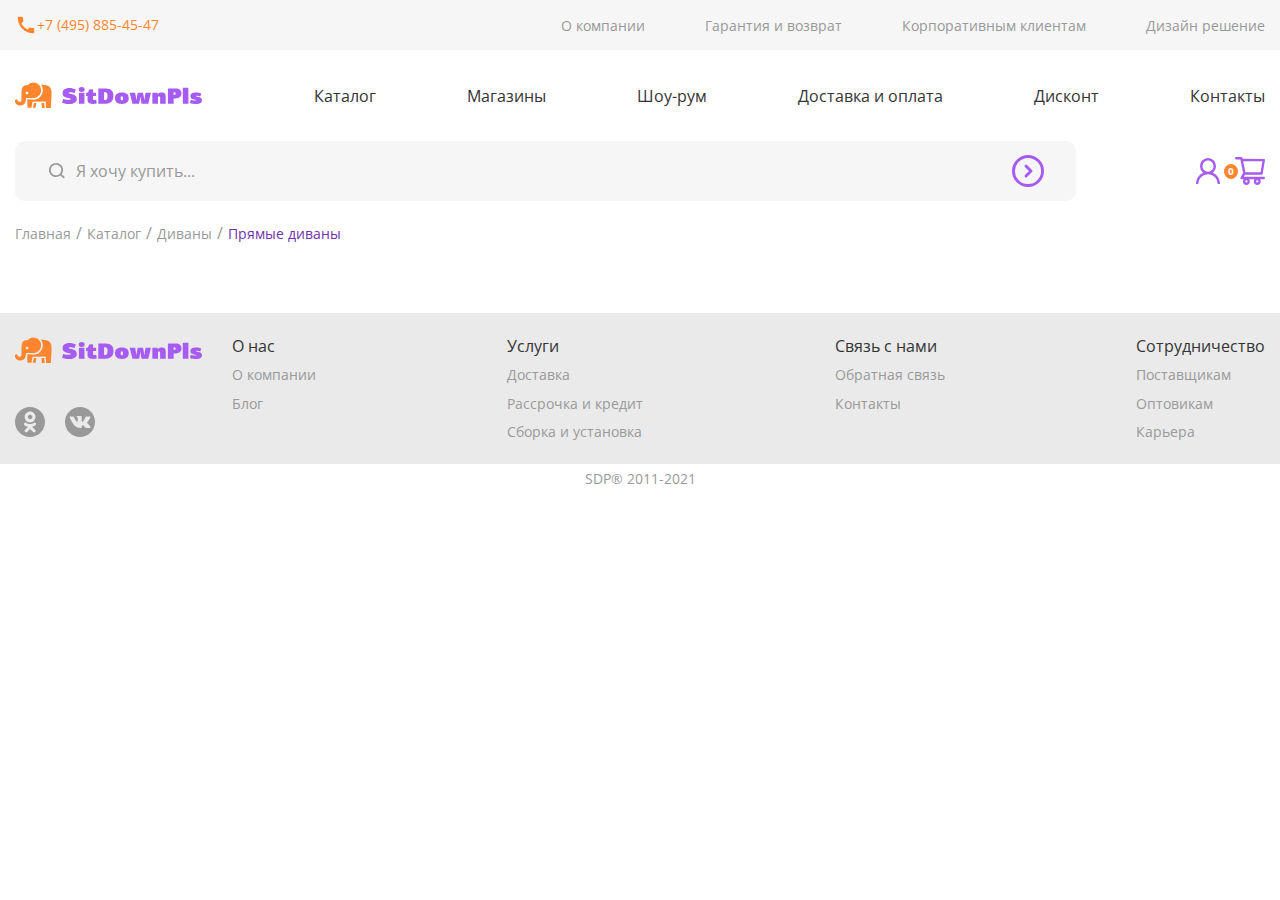
==== catalog.html @ 030ff03d "page - index ready" ====
<!doctype html>
<html lang="en">
<head>
    <meta charset="UTF-8">
    <meta name="viewport"
          content="width=device-width, user-scalable=no, initial-scale=1.0, maximum-scale=1.0, minimum-scale=1.0">
    <meta http-equiv="X-UA-Compatible" content="ie=edge">
    <title>Каталог</title>
    <link rel="shortcut icon" href="./img/icons/favicon.svg">
    <link rel="stylesheet" href="./css/normalize.css">
    <link rel="stylesheet" href="./css/style.css">
    <link rel="stylesheet" href="./css/main.css">
<!--    <link rel="stylesheet" href="./css/pages/main/main.css">-->
</head>
<body>
  <header class="header">
    <div class="header__desktop desktop">
      <div class="desktop__first">
        <div class="container">
          <a class="phone" href="tel:+74958854547">
            <span class="phone__icon"></span>
            <span class="phone__number">+7 (495) 885-45-47</span>
          </a>
          <nav class="nav-top">
            <ul class="nav-top__list">
              <li class="nav-top__item">
                <a class="nav-top__link text-link-light" href="#">О компании</a>
              </li>
              <li class="nav-top__item">
                <a class="nav-top__link text-link-light" href="#">Гарантия и возврат</a>
              </li>
              <li class="nav-top__item">
                <a class="nav-top__link text-link-light" href="#">Корпоративным клиентам</a>
              </li>
              <li class="nav-top__item">
                <a class="nav-top__link text-link-light" href="#">Дизайн решение</a>
              </li>
            </ul>
          </nav>
        </div>
      </div>
      <div class="desktop__second">
        <div class="container">
          <a class="logo" href="./index.html">
            <span class="logo__icon"></span>
            <span class="logo__title"></span>
          </a>
          <nav class="nav-bottom">
            <ul class="nav-bottom__list">
              <li class="nav-bottom__item">
                <a class="nav-bottom__link text-link" href="#">Каталог</a>
              </li>
              <li class="nav-bottom__item">
                <a class="nav-bottom__link text-link" href="#">Магазины</a>
              </li>
              <li class="nav-bottom__item">
                <a class="nav-bottom__link text-link" href="#">Шоу-рум</a>
              </li>
              <li class="nav-bottom__item">
                <a class="nav-bottom__link text-link" href="#">Доставка и оплата</a>
              </li>
              <li class="nav-bottom__item">
                <a class="nav-bottom__link text-link" href="#">Дисконт</a>
              </li>
              <li class="nav-bottom__item">
                <a class="nav-bottom__link text-link" href="#">Контакты</a>
              </li>
            </ul>
          </nav>
        </div>
      </div>
      <div class="desktop__third">
        <div class="container">
          <form class="form-search" action="#">
            <input class="form-search__input" type="search" name="search" placeholder="Я хочу купить...">
            <button class="form-search__btn"></button>
            <div class="dropdown">
              <div class="dropdown__top">
                <h3 class="dropdown__title">Выбрать категорию</h3>
                <span class="dropdown__top-icon"></span>
              </div>
              <ul class="dropdown__list">
                <li class="dropdown__item">
                  <a class="dropdown__link text-link" href="#">Диваны</a>
                </li>
                <li class="dropdown__item">
                  <a class="dropdown__link text-link" href="#">Комоды</a>
                </li>
                <li class="dropdown__item">
                  <a class="dropdown__link text-link" href="#">Кресла</a>
                </li>
                <li class="dropdown__item">
                  <a class="dropdown__link text-link" href="#">Стулья</a>
                </li>
                <li class="dropdown__item">
                  <a class="dropdown__link text-link" href="#">Пуфы</a>
                </li>
                <li class="dropdown__item">
                  <a class="dropdown__link text-link" href="#">Столы</a>
                </li>
                <li class="dropdown__item">
                  <a class="dropdown__link text-link" href="#">Кровати</a>
                </li>
                <li class="dropdown__item">
                  <a class="dropdown__link text-link" href="#">Аксессуары</a>
                </li>
                <li class="dropdown__item">
                  <a class="dropdown__link text-link" href="#">Тумбы</a>
                </li>
              </ul>
            </div>
          </form>
          <div class="user-basket">
            <a class="user" href="#"></a>
            <a class="basket" href="#">
              <span class="basket__count">0</span>
              <span class="basket__icon"></span>
            </a>
          </div>
        </div>
      </div>
    </div>
    <div class="header__laptop laptop">
      <div class="laptop__first">
        <div class="container">
          <a class="phone" href="tel:+74958854547">
            <span class="phone__icon"></span>
            <span class="phone__number">+7 (495) 885-45-47</span>
          </a>
        </div>
      </div>
      <div class="laptop__second">
        <div class="container">
          <nav class="nav-top">
            <ul class="nav-top__list">
              <li class="nav-top__item">
                <a class="nav-top__link text-link-light" href="#">О компании</a>
              </li>
              <li class="nav-top__item">
                <a class="nav-top__link text-link-light" href="#">Гарантия и возврат</a>
              </li>
              <li class="nav-top__item">
                <a class="nav-top__link text-link-light" href="#">Корпоративным клиентам</a>
              </li>
              <li class="nav-top__item">
                <a class="nav-top__link text-link-light" href="#">Дизайн решение</a>
              </li>
            </ul>
          </nav>
          <div class="user-basket">
            <a class="user" href="#"></a>
            <a class="basket" href="#">
              <span class="basket__count">0</span>
              <span class="basket__icon"></span>
            </a>
          </div>
        </div>
      </div>
      <div class="laptop__third">
        <div class="container">
          <a class="logo" href="./index.html">
            <span class="logo__icon"></span>
            <span class="logo__title"></span>
          </a>
          <nav class="nav-bottom">
            <ul class="nav-bottom__list">
              <li class="nav-bottom__item">
                <a class="nav-bottom__link text-link" href="#">Каталог</a>
              </li>
              <li class="nav-bottom__item">
                <a class="nav-bottom__link text-link" href="#">Магазины</a>
              </li>
              <li class="nav-bottom__item">
                <a class="nav-bottom__link text-link" href="#">Шоу-рум</a>
              </li>
              <li class="nav-bottom__item">
                <a class="nav-bottom__link text-link" href="#">Доставка и оплата</a>
              </li>
              <li class="nav-bottom__item">
                <a class="nav-bottom__link text-link" href="#">Дисконт</a>
              </li>
              <li class="nav-bottom__item">
                <a class="nav-bottom__link text-link" href="#">Контакты</a>
              </li>
            </ul>
          </nav>
        </div>
      </div>
      <div class="laptop__forth">
        <div class="container">
          <form class="form-search" action="#">
            <input class="form-search__input" type="search" name="search" placeholder="Я хочу купить...">
            <button class="form-search__btn"></button>
            <div class="dropdown">
              <div class="dropdown__top">
                <h3 class="dropdown__title">Выбрать категорию</h3>
                <span class="dropdown__top-icon"></span>
              </div>
              <ul class="dropdown__list">
                <li class="dropdown__item">
                  <a class="dropdown__link text-link" href="#">Диваны</a>
                </li>
                <li class="dropdown__item">
                  <a class="dropdown__link text-link" href="#">Комоды</a>
                </li>
                <li class="dropdown__item">
                  <a class="dropdown__link text-link" href="#">Кресла</a>
                </li>
                <li class="dropdown__item">
                  <a class="dropdown__link text-link" href="#">Стулья</a>
                </li>
                <li class="dropdown__item">
                  <a class="dropdown__link text-link" href="#">Пуфы</a>
                </li>
                <li class="dropdown__item">
                  <a class="dropdown__link text-link" href="#">Столы</a>
                </li>
                <li class="dropdown__item">
                  <a class="dropdown__link text-link" href="#">Кровати</a>
                </li>
                <li class="dropdown__item">
                  <a class="dropdown__link text-link" href="#">Аксессуары</a>
                </li>
                <li class="dropdown__item">
                  <a class="dropdown__link text-link" href="#">Тумбы</a>
                </li>
              </ul>
            </div>
          </form>
        </div>
      </div>
    </div>
    <div class="header__tablet tablet">
      <div class="tablet__first">
        <div class="container">
          <a class="phone" href="tel:+74958854547">
            <span class="phone__icon"></span>
            <span class="phone__number">+7 (495) 885-45-47</span>
          </a>
        </div>
      </div>
      <div class="tablet__second">
        <div class="container">
          <nav class="nav-top">
            <ul class="nav-top__list">
              <li class="nav-top__item">
                <a class="nav-top__link text-link-light" href="#">О компании</a>
              </li>
              <li class="nav-top__item">
                <a class="nav-top__link text-link-light" href="#">Гарантия и возврат</a>
              </li>
              <li class="nav-top__item">
                <a class="nav-top__link text-link-light" href="#">Корпоративным клиентам</a>
              </li>
              <li class="nav-top__item">
                <a class="nav-top__link text-link-light" href="#">Дизайн решение</a>
              </li>
            </ul>
          </nav>
        </div>
      </div>
      <div class="tablet__third">
        <div class="container">
          <a class="logo" href="./index.html">
            <span class="logo__icon"></span>
            <span class="logo__title"></span>
          </a>
          <div class="user-basket">
            <a class="user" href="#"></a>
            <a class="basket" href="#">
              <span class="basket__count">0</span>
              <span class="basket__icon"></span>
            </a>
          </div>
        </div>
      </div>
      <div class="tablet__forth">
        <div class="container">
          <nav class="nav-bottom">
            <ul class="nav-bottom__list">
              <li class="nav-bottom__item">
                <a class="nav-bottom__link text-link" href="#">Каталог</a>
              </li>
              <li class="nav-bottom__item">
                <a class="nav-bottom__link text-link" href="#">Магазины</a>
              </li>
              <li class="nav-bottom__item">
                <a class="nav-bottom__link text-link" href="#">Шоу-рум</a>
              </li>
              <li class="nav-bottom__item">
                <a class="nav-bottom__link text-link" href="#">Доставка и оплата</a>
              </li>
              <li class="nav-bottom__item">
                <a class="nav-bottom__link text-link" href="#">Дисконт</a>
              </li>
              <li class="nav-bottom__item">
                <a class="nav-bottom__link text-link" href="#">Контакты</a>
              </li>
            </ul>
          </nav>
          <form class="form-search" action="#">
            <input class="form-search__input" type="search" name="search" placeholder="Я хочу купить...">
            <button class="form-search__btn"></button>
            <div class="dropdown">
              <div class="dropdown__top">
                <h3 class="dropdown__title">Выбрать категорию</h3>
                <span class="dropdown__top-icon"></span>
              </div>
              <ul class="dropdown__list">
                <li class="dropdown__item">
                  <a class="dropdown__link text-link" href="#">Диваны</a>
                </li>
                <li class="dropdown__item">
                  <a class="dropdown__link text-link" href="#">Комоды</a>
                </li>
                <li class="dropdown__item">
                  <a class="dropdown__link text-link" href="#">Кресла</a>
                </li>
                <li class="dropdown__item">
                  <a class="dropdown__link text-link" href="#">Стулья</a>
                </li>
                <li class="dropdown__item">
                  <a class="dropdown__link text-link" href="#">Пуфы</a>
                </li>
                <li class="dropdown__item">
                  <a class="dropdown__link text-link" href="#">Столы</a>
                </li>
                <li class="dropdown__item">
                  <a class="dropdown__link text-link" href="#">Кровати</a>
                </li>
                <li class="dropdown__item">
                  <a class="dropdown__link text-link" href="#">Аксессуары</a>
                </li>
                <li class="dropdown__item">
                  <a class="dropdown__link text-link" href="#">Тумбы</a>
                </li>
              </ul>
            </div>
          </form>
        </div>
      </div>
    </div>
    <div class="header__mobile mobile">
      <div class="mobile__first">
        <div class="container">
          <a class="logo" href="./index.html">
            <span class="logo__icon"></span>
            <span class="logo__title"></span>
          </a>
        </div>
      </div>
      <div class="mobile__second">
        <div class="container">
          <a class="phone" href="tel:+74958854547">
            <span class="phone__icon"></span>
            <span class="phone__number">+7 (495) 885-45-47</span>
          </a>
          <div class="user-basket">
            <a class="user" href="#"></a>
            <a class="basket" href="#">
              <span class="basket__count">0</span>
              <span class="basket__icon"></span>
            </a>
          </div>
        </div>
      </div>
      <div class="mobile__third">
        <div class="container">
          <nav class="nav-bottom">
            <ul class="nav-bottom__list">
              <li class="nav-bottom__item">
                <a class="nav-bottom__link text-link" href="#">Каталог</a>
              </li>
              <li class="nav-bottom__item">
                <a class="nav-bottom__link text-link" href="#">Магазины</a>
              </li>
              <li class="nav-bottom__item">
                <a class="nav-bottom__link text-link" href="#">Шоу-рум</a>
              </li>
              <li class="nav-bottom__item">
                <a class="nav-bottom__link text-link" href="#">Доставка и оплата</a>
              </li>
              <li class="nav-bottom__item">
                <a class="nav-bottom__link text-link" href="#">Дисконт</a>
              </li>
              <li class="nav-bottom__item">
                <a class="nav-bottom__link text-link" href="#">Контакты</a>
              </li>
            </ul>
          </nav>
          <form class="form-search" action="#">
            <input class="form-search__input" type="search" name="search" placeholder="Я хочу купить...">
            <button class="form-search__btn"></button>
            <div class="dropdown">
              <div class="dropdown__top">
                <h3 class="dropdown__title">Выбрать категорию</h3>
                <span class="dropdown__top-icon"></span>
              </div>
              <ul class="dropdown__list">
                <li class="dropdown__item">
                  <a class="dropdown__link text-link" href="#">Диваны</a>
                </li>
                <li class="dropdown__item">
                  <a class="dropdown__link text-link" href="#">Комоды</a>
                </li>
                <li class="dropdown__item">
                  <a class="dropdown__link text-link" href="#">Кресла</a>
                </li>
                <li class="dropdown__item">
                  <a class="dropdown__link text-link" href="#">Стулья</a>
                </li>
                <li class="dropdown__item">
                  <a class="dropdown__link text-link" href="#">Пуфы</a>
                </li>
                <li class="dropdown__item">
                  <a class="dropdown__link text-link" href="#">Столы</a>
                </li>
                <li class="dropdown__item">
                  <a class="dropdown__link text-link" href="#">Кровати</a>
                </li>
                <li class="dropdown__item">
                  <a class="dropdown__link text-link" href="#">Аксессуары</a>
                </li>
                <li class="dropdown__item">
                  <a class="dropdown__link text-link" href="#">Тумбы</a>
                </li>
              </ul>
            </div>
          </form>
        </div>
      </div>
    </div>
  </header>
  <section class="breadcrumb">
    <div class="container">
      <ul class="breadcrumb-list">
        <li class="breadcrumb-list__item">
          <a class="breadcrumb-list__link text-link-light" href="./index.html">Главная</a>
        </li>
        <li class="breadcrumb-list__item">
          <a class="breadcrumb-list__link text-link-light" href="./index.html">Каталог</a>
        </li>
        <li class="breadcrumb-list__item">
          <a class="breadcrumb-list__link text-link-light" href="./index.html">Диваны</a>
        </li>
        <li class="breadcrumb-list__item">
          <a class="breadcrumb-list__link text-link-light" href="./index.html">Прямые диваны</a>
        </li>
      </ul>
    </div>
  </section>
  <div class="wrapper">

  </div>
  <footer class="footer">
    <div class="footer__top">
      <div class="container">
        <div class="footer__left">
          <a class="logo" href="./index.html">
            <span class="logo__icon"></span>
            <span class="logo__title"></span>
          </a>
          <ul class="social-list">
            <li class="social-list__item">
              <a class="social-list__link classmates" href="#"></a>
            </li>
            <li class="social-list__item">
              <a class="social-list__link vk" href="#"></a>
            </li>
          </ul>
        </div>
        <nav class="footer__nav">
          <ul class="footer__list">
            <li class="footer__item">
              <span class="text-link">О нас</span>
            </li>
            <li class="footer__item">
              <a class="text-link-light" href="#">О компании</a>
            </li>
            <li class="footer__item">
              <a class="text-link-light" href="#">Блог</a>
            </li>
          </ul>
          <ul class="footer__list">
            <li class="footer__item">
              <span class="text-link">Услуги</span>
            </li>
            <li class="footer__item">
              <a class="text-link-light" href="#">Доставка</a>
            </li>
            <li class="footer__item">
              <a class="text-link-light" href="#">Рассрочка и кредит</a>
            </li>
            <li class="footer__item">
              <a class="text-link-light" href="#">Сборка и установка</a>
            </li>
          </ul>
          <ul class="footer__list">
            <li class="footer__item">
              <span class="text-link">Связь с нами</span>
            </li>
            <li class="footer__item">
              <a class="text-link-light" href="#">Обратная связь</a>
            </li>
            <li class="footer__item">
              <a class="text-link-light" href="#">Контакты</a>
            </li>
          </ul>
          <ul class="footer__list">
            <li class="footer__item">
              <span class="text-link">Сотрудничество</span>
            </li>
            <li class="footer__item">
              <a class="text-link-light" href="#">Поставщикам</a>
            </li>
            <li class="footer__item">
              <a class="text-link-light" href="#">Оптовикам</a>
            </li>
            <li class="footer__item">
              <a class="text-link-light" href="#">Карьера</a>
            </li>
          </ul>
        </nav>
      </div>
    </div>
    <div class="footer__bottom">
      <span>SDP® 2011-2021</span>
    </div>
  </footer>
<script src="./js/index.js"></script>
</body>
</html>
---- css/style.css ----
@font-face {
    font-family: "Open Sans";
    src: url("../fonts/OpenSans-Regular.ttf") format("truetype");
    font-style: normal;
    font-weight: 400;
}

@font-face {
    font-family: "Open Sans";
    src: url("../fonts/OpenSans-SemiBold.ttf") format("truetype");
    font-style: normal;
    font-weight: 600;
}

@font-face {
    font-family: "Open Sans";
    src: url("../fonts/OpenSans-Bold.ttf") format("truetype");
    font-style: normal;
    font-weight: 700;
}
@font-face {
    font-family: "PlayfairDisplay";
    src: url("../fonts/PlayfairDisplay-Black.ttf") format("truetype");
    font-style: normal;
    font-weight: 900;
}

* {
    padding: 0;
    margin: 0;
    box-sizing: border-box;
}

:root {
    --black: #333;
    --white: #FFF;
    --gold: #D5B986;
    --bone: #FFF5D1;
    --secondary: #FF862F;
    --secondary_light: #FFBD59;
    --secondary_shade: #BB370E;
    --grey: #999999;
    --grey_light: #F6F6F6;
    --grey_shade: #666;
    --mb_grey: #EAEAEA;
    --md_grey: #EAEAEA;
    --primary: #A65CF0;
    --primary_light: #C998FB;
    --primary_shade: #7033AC;
    --orange: #FF862F;
    --pink_violet: #EBD1FF;
}

a {
    text-decoration: none;
}

li {
    list-style-type: none;
}

input, button {
    border: none;
    background: transparent;
    outline: none;
}

button[type="submit"] {
    cursor: pointer;
}

::-webkit-scrollbar {
     width: 0;
     background: transparent;
 }

body {
    font-family: 'Open Sans', sans-serif;
    background-color: var(--white, #FFF);
    overflow-x: hidden;
}

img {
    object-fit: fill;
    width: 100%;
    height: 100%;
}

.container {
    padding: 0 15px;
    margin: 0 auto;
    max-width: 1280px;
    box-sizing: content-box;
}

@media (max-width: 1024px) {
    .container {
        max-width: 952px;
    }
}

@media (max-width: 768px) {
    .container {
        max-width: 632px;
    }
}

@media (max-width: 320px) {
    .container {
        max-width: 296px;
        padding: 0 12px;
    }
}
---- css/main.css ----
/* Компоненты */
@import "./components/buttons.css";
@import "./components/icons.css";
@import "./components/text.css";
@import "./components/inputs.css";
@import "./components/cards.css";
@import "./components/breadcrumb.css";
/* Секции */
@import "./header/header.css";
@import "./header/adaptive.css";
@import "./footer/footer.css";
@import "./footer/adaptive.css";
---- css/pages/main/main.css ----
@import "./sections/hero.css";
@import "./sections/special-abilities.css";
@import "./sections/high-rating.css";
@import "./sections/new-collect.css";
@import "./sections/top-category.css";
@import "./sections/userful.css";
@import "./sections/force.css";
@import "./adaptive.css";
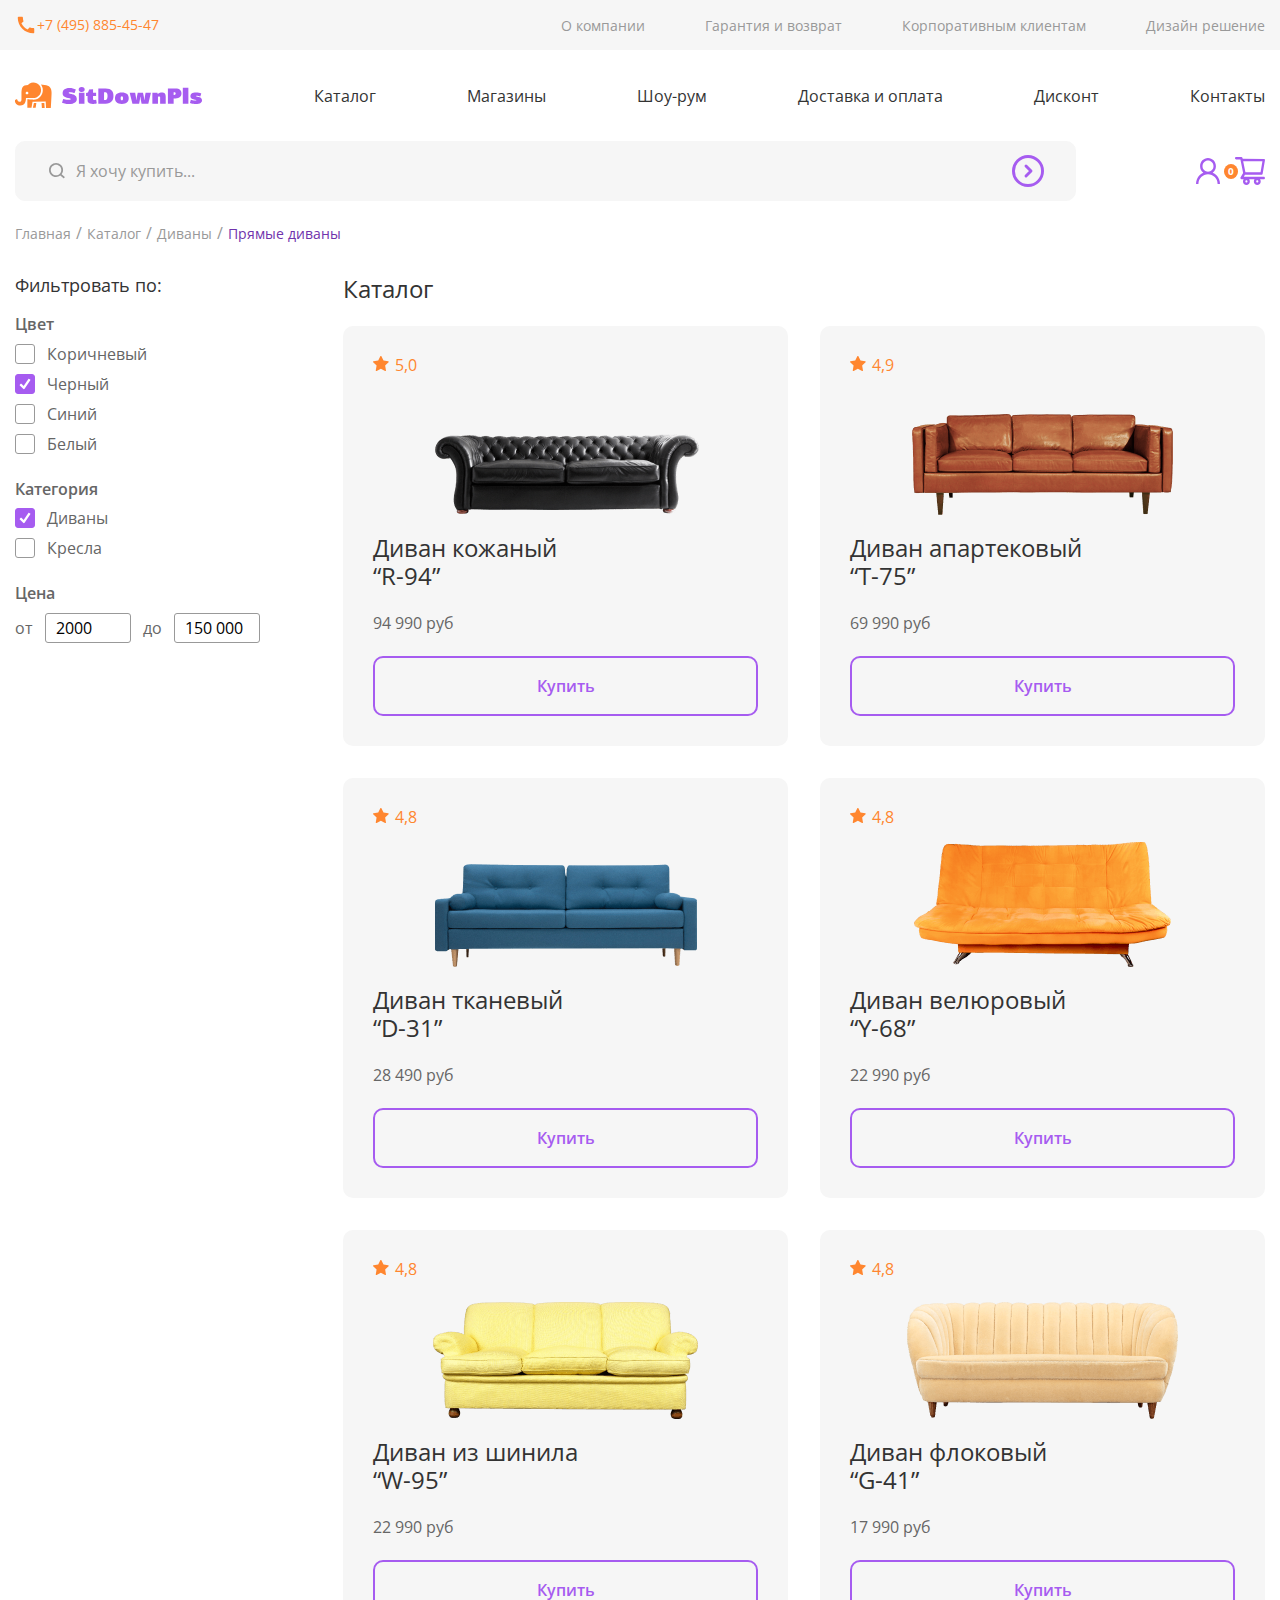
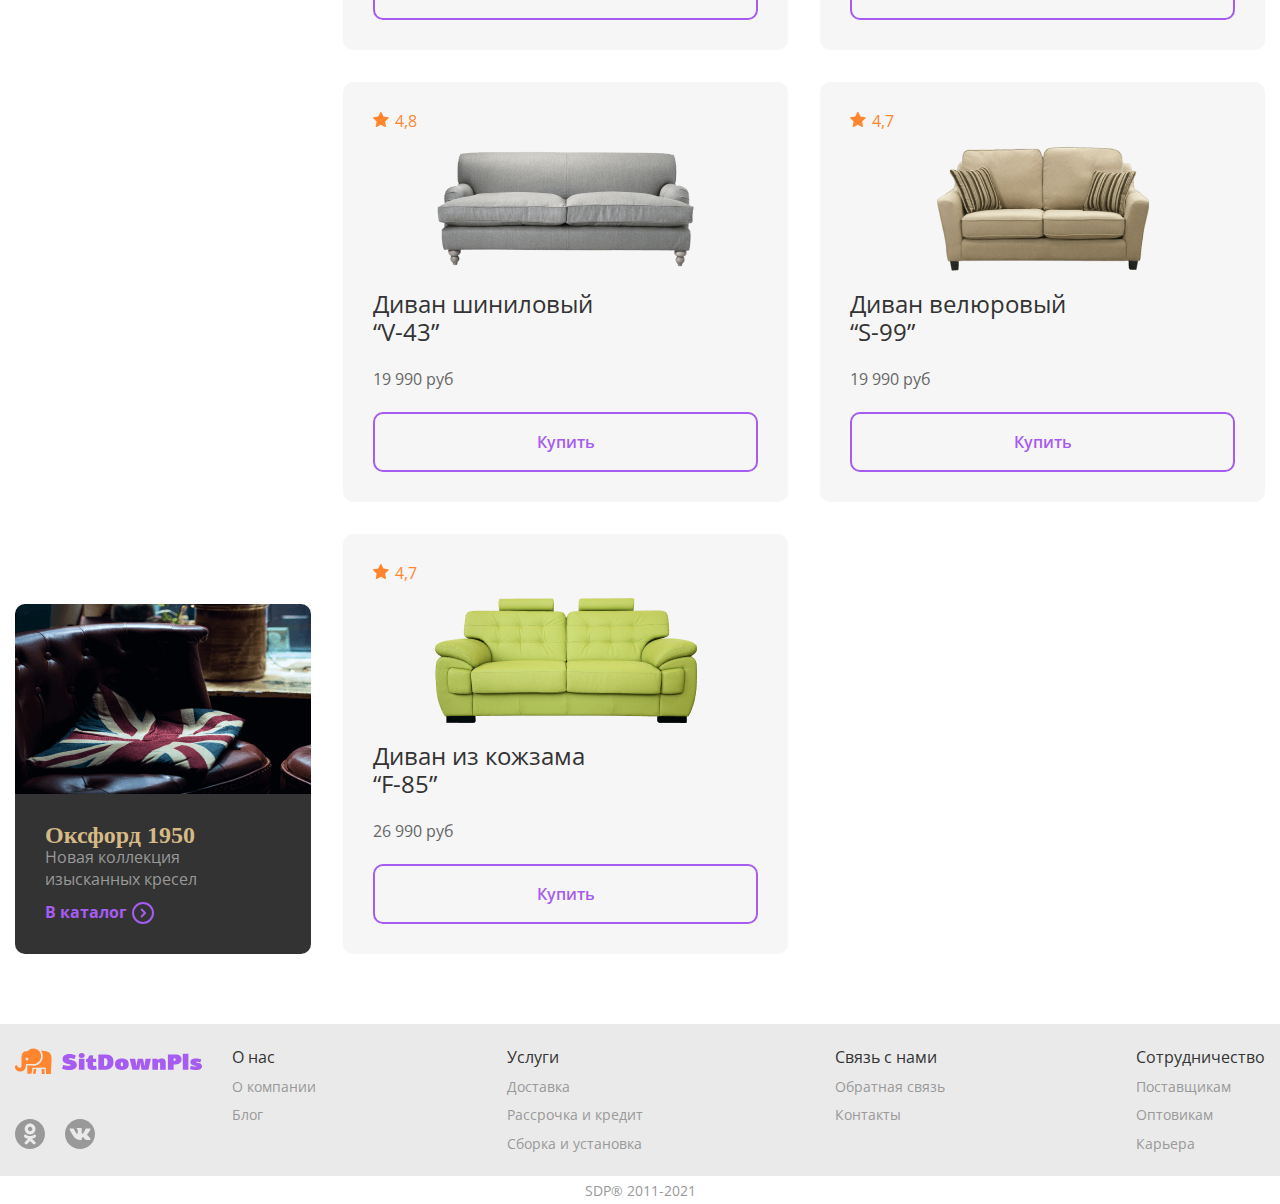
==== commit b5fc7b6d: "adding new page - catalog" ====
--- a/catalog.html
+++ b/catalog.html
@@ -10,7 +10,8 @@
     <link rel="stylesheet" href="./css/normalize.css">
     <link rel="stylesheet" href="./css/style.css">
     <link rel="stylesheet" href="./css/main.css">
-<!--    <link rel="stylesheet" href="./css/pages/main/main.css">-->
+    <link rel="stylesheet" href="./css/pages/catalog/catalog.css">
+  <link rel="stylesheet" href="./css/pages/catalog/adaptive.css">
 </head>
 <body>
   <header class="header">
@@ -76,7 +77,7 @@
             <button class="form-search__btn"></button>
             <div class="dropdown">
               <div class="dropdown__top">
-                <h3 class="dropdown__title">Выбрать категорию</h3>
+                <span class="dropdown__title">Выбрать категорию</span>
                 <span class="dropdown__top-icon"></span>
               </div>
               <ul class="dropdown__list">
@@ -193,7 +194,7 @@
             <button class="form-search__btn"></button>
             <div class="dropdown">
               <div class="dropdown__top">
-                <h3 class="dropdown__title">Выбрать категорию</h3>
+                <span class="dropdown__title">Выбрать категорию</span>
                 <span class="dropdown__top-icon"></span>
               </div>
               <ul class="dropdown__list">
@@ -303,7 +304,7 @@
             <button class="form-search__btn"></button>
             <div class="dropdown">
               <div class="dropdown__top">
-                <h3 class="dropdown__title">Выбрать категорию</h3>
+                <span class="dropdown__title">Выбрать категорию</span>
                 <span class="dropdown__top-icon"></span>
               </div>
               <ul class="dropdown__list">
@@ -393,7 +394,7 @@
             <button class="form-search__btn"></button>
             <div class="dropdown">
               <div class="dropdown__top">
-                <h3 class="dropdown__title">Выбрать категорию</h3>
+                <span class="dropdown__title">Выбрать категорию</span>
                 <span class="dropdown__top-icon"></span>
               </div>
               <ul class="dropdown__list">
@@ -431,27 +432,255 @@
       </div>
     </div>
   </header>
-  <section class="breadcrumb">
-    <div class="container">
-      <ul class="breadcrumb-list">
-        <li class="breadcrumb-list__item">
-          <a class="breadcrumb-list__link text-link-light" href="./index.html">Главная</a>
-        </li>
-        <li class="breadcrumb-list__item">
-          <a class="breadcrumb-list__link text-link-light" href="./index.html">Каталог</a>
-        </li>
-        <li class="breadcrumb-list__item">
-          <a class="breadcrumb-list__link text-link-light" href="./index.html">Диваны</a>
-        </li>
-        <li class="breadcrumb-list__item">
-          <a class="breadcrumb-list__link text-link-light" href="./index.html">Прямые диваны</a>
-        </li>
-      </ul>
-    </div>
-  </section>
-  <div class="wrapper">
-
-  </div>
+  <main>
+    <section class="breadcrumb">
+      <div class="container">
+        <ul class="breadcrumb-list">
+          <li class="breadcrumb-list__item">
+            <a class="breadcrumb-list__link text-link-light" href="./index.html">Главная</a>
+          </li>
+          <li class="breadcrumb-list__item">
+            <a class="breadcrumb-list__link text-link-light" href="./index.html">Каталог</a>
+          </li>
+          <li class="breadcrumb-list__item">
+            <a class="breadcrumb-list__link text-link-light" href="./index.html">Диваны</a>
+          </li>
+          <li class="breadcrumb-list__item">
+            <a class="breadcrumb-list__link text-link-light" href="./index.html">Прямые диваны</a>
+          </li>
+        </ul>
+      </div>
+    </section>
+    <section class="section-catalog">
+      <div class="container">
+        <div class="wrapper">
+          <aside class="aside">
+            <h2 class="catalog__title title-2">Каталог</h2>
+            <form class="filters" action="#">
+              <h3 class="filters__title">Фильтровать по:</h3>
+              <div class="filters__row">
+                <h4 class="filters__row-title">Цвет</h4>
+                <label class="filters__label" for="color-brown">
+                  <input class="filters__checkbox" type="checkbox" name="color[]" value="Коричневый" id="color-brown">
+                  Коричневый
+                  <span class="filters__checkbox-new"></span>
+                </label>
+                <label class="filters__label" for="color-black">
+                  <input class="filters__checkbox" checked type="checkbox" name="color[]" value="Черный" id="color-black">
+                  Черный
+                  <span class="filters__checkbox-new"></span>
+                </label>
+                <label class="filters__label" for="color-blue">
+                  <input class="filters__checkbox" type="checkbox" name="color[]" value="Синий" id="color-blue">
+                  Синий
+                  <span class="filters__checkbox-new"></span>
+                </label>
+                <label class="filters__label" for="color-white">
+                  <input class="filters__checkbox" type="checkbox" name="color[]" value="Белый" id="color-white">
+                  Белый
+                  <span class="filters__checkbox-new"></span>
+                </label>
+              </div>
+              <div class="filters__row">
+                <h4 class="filters__row-title">Категория</h4>
+                <label class="filters__label" for="category-sofa">
+                  <input class="filters__checkbox" checked type="checkbox" name="color[]" value="Диваны" id="category-sofa">
+                  Диваны
+                  <span class="filters__checkbox-new"></span>
+                </label>
+                <label class="filters__label" for="category-armchair">
+                  <input class="filters__checkbox" type="checkbox" name="color[]" value="Кресла" id="category-armchair">
+                  Кресла
+                  <span class="filters__checkbox-new"></span>
+                </label>
+              </div>
+              <div class="filters__row">
+                <h4 class="filters__row-title">Цена</h4>
+                <div>
+                  <label class="filters__label" for="from">
+                    от
+                    <input class="filters__input" type="text" value="2000" id="from">
+                  </label>
+                  <label class="filters__label" for="before">
+                    до
+                    <input class="filters__input" type="text" value="150 000" id="before">
+                  </label>
+                </div>
+              </div>
+            </form>
+            <div class="banner">
+              <div class="banner__img"></div>
+              <div class="banner__text">
+                <span class="banner__title"><span>Оксфорд 1950</span> Новая коллекция изысканных кресел</span>
+                <a class="arrow-btn" href="./catalog.html">
+                  <span class="arrow-btn__title">В каталог</span>
+                  <span class="arrow-btn__span"></span>
+                </a>
+              </div>
+            </div>
+          </aside>
+          <div class="catalog">
+            <h2 class="catalog__title title-2">Каталог</h2>
+            <ul class="card-list">
+              <li class="card">
+                <div class="rating">
+                  <span class="rating__num">5,0</span>
+                </div>
+                <div class="card__top">
+                  <picture>
+                    <source media="(max-width: 1024px)" srcset="./img/sofa/1024/r-94.png">
+                    <source media="(max-width: 768px)" srcset="./img/sofa/768/r-94.png">
+                    <source media="(max-width: 320px)" srcset="./img/sofa/320/r-94.png">
+                    <img class="card__img" src="./img/sofa/1920/r-94.png" alt="Диван кожаный “R-94”">
+                  </picture>
+                </div>
+                <div class="card__bottom">
+                  <h3 class="card__title">Диван кожаный <span class="card__title-model">“R-94”</span></h3>
+                  <span class="card__price">94 990 руб</span>
+                  <button class="secondary-btn">Купить</button>
+                </div>
+              </li>
+              <li class="card">
+                <div class="rating">
+                  <span class="rating__num">4,9</span>
+                </div>
+                <div class="card__top">
+                  <picture>
+                    <source media="(max-width: 1024px)" srcset="./img/sofa/1024/t-75.png">
+                    <source media="(max-width: 768px)" srcset="./img/sofa/768/t-75.png">
+                    <source media="(max-width: 320px)" srcset="./img/sofa/320/t-75.png">
+                    <img class="card__img" src="./img/sofa/1920/t-75.png" alt="Диван апартековый “T-75”">
+                  </picture>
+                </div>
+                <div class="card__bottom">
+                  <h3 class="card__title">Диван апартековый<span class="card__title-model">“T-75”</span></h3>
+                  <span class="card__price">69 990 руб</span>
+                  <button class="secondary-btn">Купить</button>
+                </div>
+              </li>
+              <li class="card">
+                <div class="rating">
+                  <span class="rating__num">4,8</span>
+                </div>
+                <div class="card__top">
+                  <picture>
+                    <source media="(max-width: 1024px)" srcset="./img/sofa/1024/d-31.png">
+                    <source media="(max-width: 768px)" srcset="./img/sofa/768/d-31.png">
+                    <source media="(max-width: 320px)" srcset="./img/sofa/320/d-31.png">
+                    <img class="card__img" src="./img/sofa/1920/d-31.png" alt="Диван тканевый “D-31”">
+                  </picture>
+                </div>
+                <div class="card__bottom">
+                  <h3 class="card__title">Диван тканевый <span class="card__title-model">“D-31”</span></h3>
+                  <span class="card__price">28 490 руб</span>
+                  <button class="secondary-btn">Купить</button>
+                </div>
+              </li>
+              <li class="card">
+                <div class="rating">
+                  <span class="rating__num">4,8</span>
+                </div>
+                <div class="card__top">
+                  <picture>
+                    <source media="(max-width: 1024px)" srcset="./img/sofa/1024/y-68.png">
+                    <source media="(max-width: 768px)" srcset="./img/sofa/768/y-68.png">
+                    <source media="(max-width: 320px)" srcset="./img/sofa/320/y-68.png">
+                    <img class="card__img" src="./img/sofa/1920/y-68.png" alt="Диван велюровый “Y-68”">
+                  </picture>
+                </div>
+                <div class="card__bottom">
+                  <h3 class="card__title">Диван велюровый <span class="card__title-model">“Y-68”</span></h3>
+                  <span class="card__price">22 990 руб</span>
+                  <button class="secondary-btn">Купить</button>
+                </div>
+              </li>
+              <li class="card">
+                <div class="rating">
+                  <span class="rating__num">4,8</span>
+                </div>
+                <div class="card__top">
+                  <picture>
+                    <source media="(max-width: 1024px)" srcset="./img/sofa/1024/w-95.png">
+                    <source media="(max-width: 768px)" srcset="./img/sofa/768/w-95.png">
+                    <source media="(max-width: 320px)" srcset="./img/sofa/320/w-95.png">
+                    <img class="card__img" src="./img/sofa/1920/w-95.png" alt="Диван из шинила “W-95”">
+                  </picture>
+                </div>
+                <div class="card__bottom">
+                  <h3 class="card__title">Диван из шинила <span class="card__title-model">“W-95”</span></h3>
+                  <span class="card__price">22 990 руб</span>
+                  <button class="secondary-btn">Купить</button>
+                </div>
+              </li>
+              <li class="card">
+                <div class="rating">
+                  <span class="rating__num">4,8</span>
+                </div>
+                <div class="card__top">
+                  <picture>
+                    <source media="(max-width: 1024px)" srcset="./img/sofa/1024/g-41.png">
+                    <source media="(max-width: 768px)" srcset="./img/sofa/768/g-41.png">
+                    <source media="(max-width: 320px)" srcset="./img/sofa/320/g-41.png">
+                    <img class="card__img" src="./img/sofa/1920/g-41.png" alt="Диван флоковый “G-41”">
+                  </picture>
+                </div>
+                <div class="card__bottom">
+                  <h3 class="card__title">Диван флоковый <span class="card__title-model">“G-41”</span></h3>
+                  <span class="card__price">17 990 руб</span>
+                  <button class="secondary-btn">Купить</button>
+                </div>
+              </li>
+              <li class="card">
+                <div class="rating">
+                  <span class="rating__num">4,8</span>
+                </div>
+                <div class="card__top">
+                  <picture>
+                    <img class="card__img" src="./img/sofa/1920/v-43.png" alt="Диван шиниловый “V-43”">
+                  </picture>
+                </div>
+                <div class="card__bottom">
+                  <h3 class="card__title">Диван шиниловый <span class="card__title-model">“V-43”</span></h3>
+                  <span class="card__price">19 990 руб</span>
+                  <button class="secondary-btn">Купить</button>
+                </div>
+              </li>
+              <li class="card">
+                <div class="rating">
+                  <span class="rating__num">4,7</span>
+                </div>
+                <div class="card__top">
+                  <picture>
+                    <img class="card__img" src="./img/sofa/1920/s-99.png" alt="Диван велюровый “S-99”">
+                  </picture>
+                </div>
+                <div class="card__bottom">
+                  <h3 class="card__title">Диван велюровый <span class="card__title-model">“S-99”</span></h3>
+                  <span class="card__price">19 990 руб</span>
+                  <button class="secondary-btn">Купить</button>
+                </div>
+              </li>
+              <li class="card">
+                <div class="rating">
+                  <span class="rating__num">4,7</span>
+                </div>
+                <div class="card__top">
+                  <picture>
+                    <img class="card__img" src="./img/sofa/1920/f-85.png" alt="Диван велюровый “S-99”">
+                  </picture>
+                </div>
+                <div class="card__bottom">
+                  <h3 class="card__title">Диван из кожзама<span class="card__title-model">“F-85”</span></h3>
+                  <span class="card__price">26 990 руб</span>
+                  <button class="secondary-btn">Купить</button>
+                </div>
+              </li>
+            </ul>
+          </div>
+        </div>
+      </div>
+    </section>
+  </main>
   <footer class="footer">
     <div class="footer__top">
       <div class="container">
--- a/css/pages/catalog/catalog.css
+++ b/css/pages/catalog/catalog.css
@@ -0,0 +1,136 @@
+.breadcrumb {
+    padding-top: 23px;
+}
+
+.section-catalog {
+    padding-top: 32px;
+}
+
+.catalog__title {
+    margin-bottom: 24px;
+}
+
+.wrapper {
+    display: grid;
+    grid-template-columns: minmax(auto, 296px) 1fr;
+    column-gap: 32px;
+}
+
+.aside {
+    display: flex;
+    flex-direction: column;
+    justify-content: space-between;
+}
+
+.aside .catalog__title {
+    display: none;
+}
+
+.filters__title {
+    margin-bottom: 20px;
+    color: var(--black, #333);
+    font-size: 18px;
+    font-weight: 400;
+}
+
+.filters__row {
+    display: flex;
+    flex-direction: column;
+    gap: 10px;
+}
+
+.filters__row:not(:last-child) {
+    margin-bottom: 26px;
+}
+
+.filters__row:last-child .filters__label:not(:last-child) {
+    margin-right: 8px;
+}
+
+.filters__row-title {
+    color: var(--grey_shade, #666);
+    font-size: 16px;
+    font-weight: 600;
+}
+
+.filters__label {
+    position: relative;
+    display: inline-flex;
+    align-items: center;
+    gap: 12px;
+    color: var(--grey_shade, #666);
+    font-size: 16px;
+    font-weight: 400;
+}
+
+.filters__input {
+    border-radius: 3px;
+    border: 1px solid var(--grey, #999999);
+    padding: 5px 10px;
+    max-width: 86px;
+}
+
+.filters__checkbox {
+    z-index: -1;
+    opacity: 0;
+    visibility: hidden;
+    border: 1px solid transparent;
+    width: 20px;
+    height: 20px;
+}
+
+.filters__checkbox-new {
+    cursor: pointer;
+    position: absolute;
+    left: 0;
+    display: inline-block;
+    border: 1px solid var(--grey, #999999);
+    background-color: transparent;
+    border-radius: 3px;
+    width: 20px;
+    height: 20px;
+    background-repeat: no-repeat;
+    background-size: 14px 14px;
+    background-position: center center;
+}
+
+.filters__checkbox:checked + .filters__checkbox-new {
+    background-image: url("../../../img/icons/agree.svg");
+    border-color: var(--primary);
+    background-color: var(--primary);
+}
+
+.banner {
+    width: 296px;
+    border-radius: 10px;
+}
+
+.banner__img {
+    border-radius: 10px 10px 0px 0px;
+    height: 190px;
+    background-image: url("../../../img/other/320/advertising-banner-2.png");
+}
+
+.banner__text {
+    padding: 30px;
+    border-radius:  0px 0px 10px 10px;
+    background: var(--black, #333);
+}
+
+.banner__title {
+    margin-bottom: 12px;
+    display: block;
+    color: var(--grey, #999);
+    max-width: 199px;
+    font-size: 16px;
+    font-weight: 400;
+    line-height: 22px;
+}
+
+.banner__title span {
+    display: block;
+    color: var(--gold, #D5B986);
+    font-family: 'Playfair Display', serif;
+    font-size: 24px;
+    font-weight: 900;
+}--- a/css/pages/catalog/adaptive.css
+++ b/css/pages/catalog/adaptive.css
@@ -0,0 +1,27 @@
+@media (max-width: 1024px) {
+    .wrapper {
+        display: flex;
+        flex-direction: column;
+    }
+
+    .banner {
+        display: none;
+    }
+
+    .filters__title {
+        display: none;
+    }
+
+    .filters {
+        display: flex;
+        gap: 32px;
+    }
+
+    .catalog__title {
+        display: none;
+    }
+
+    .aside .catalog__title {
+        display: block;
+    }
+}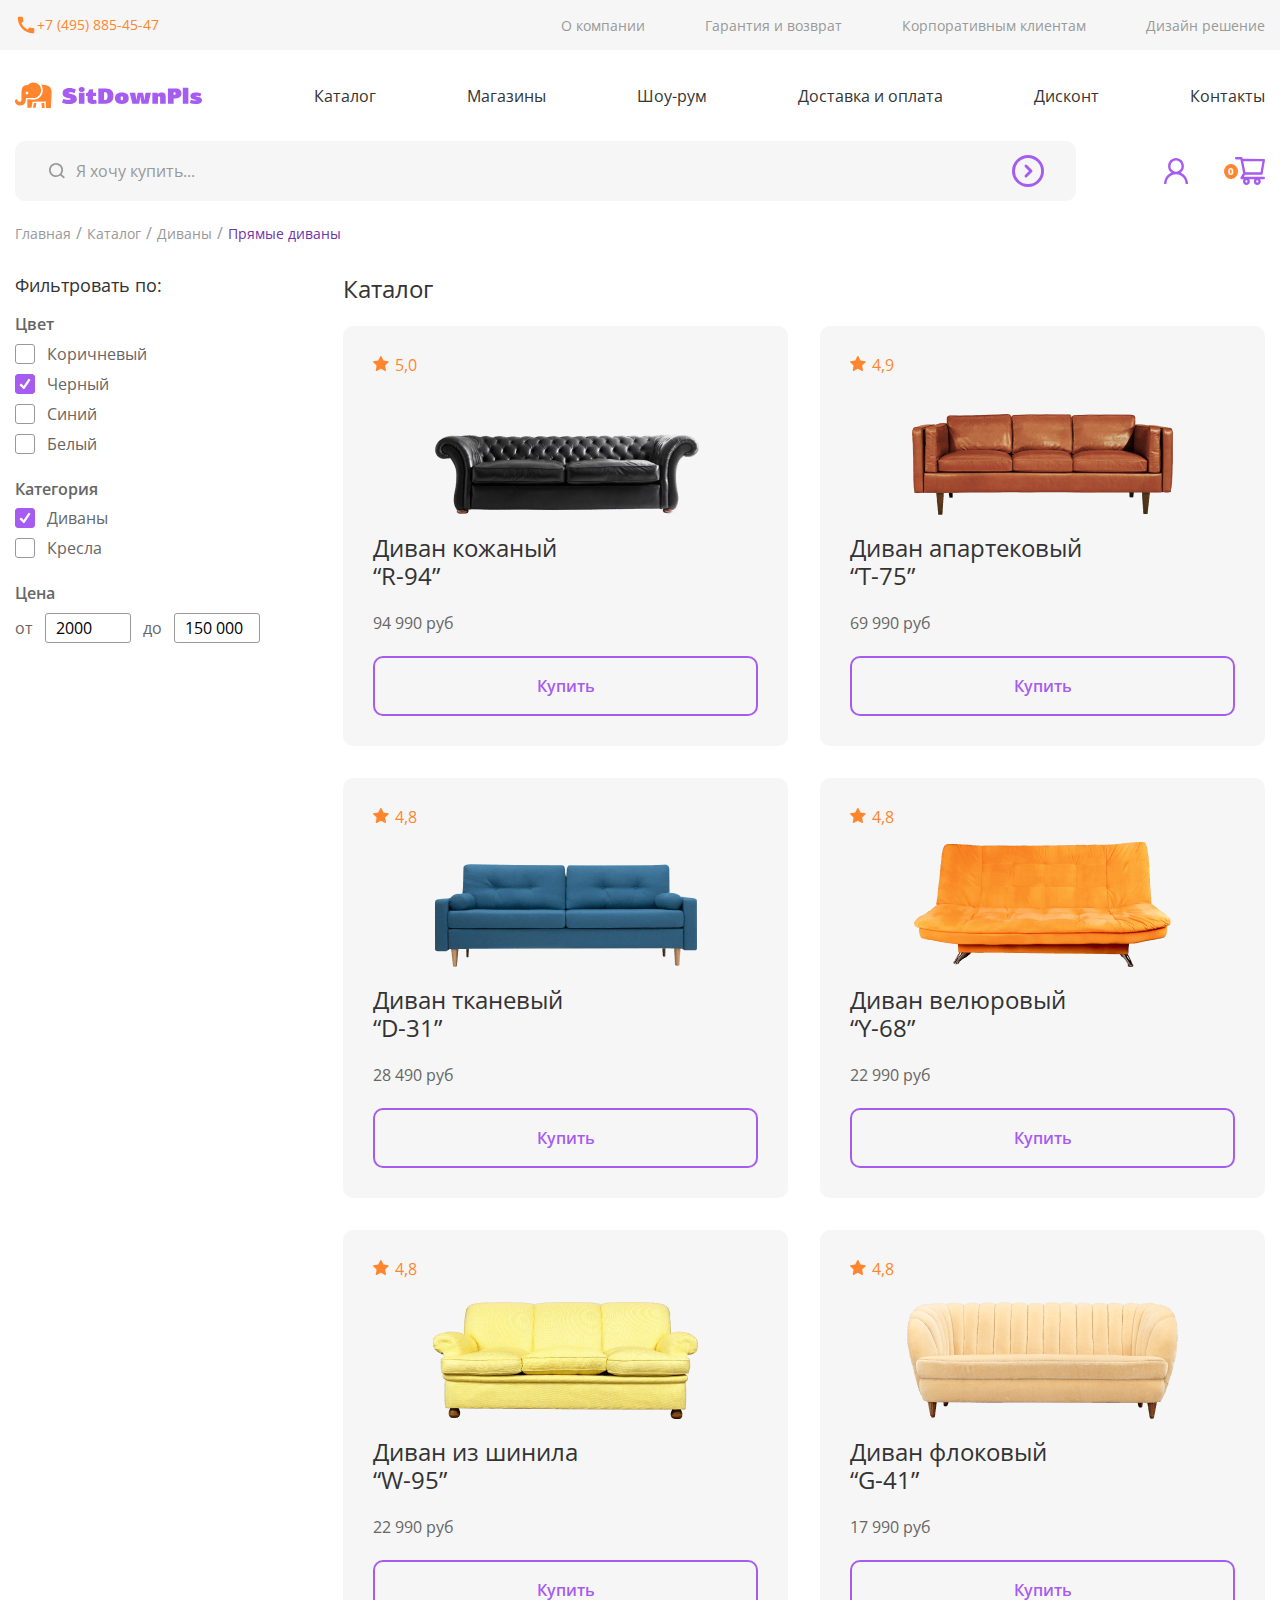
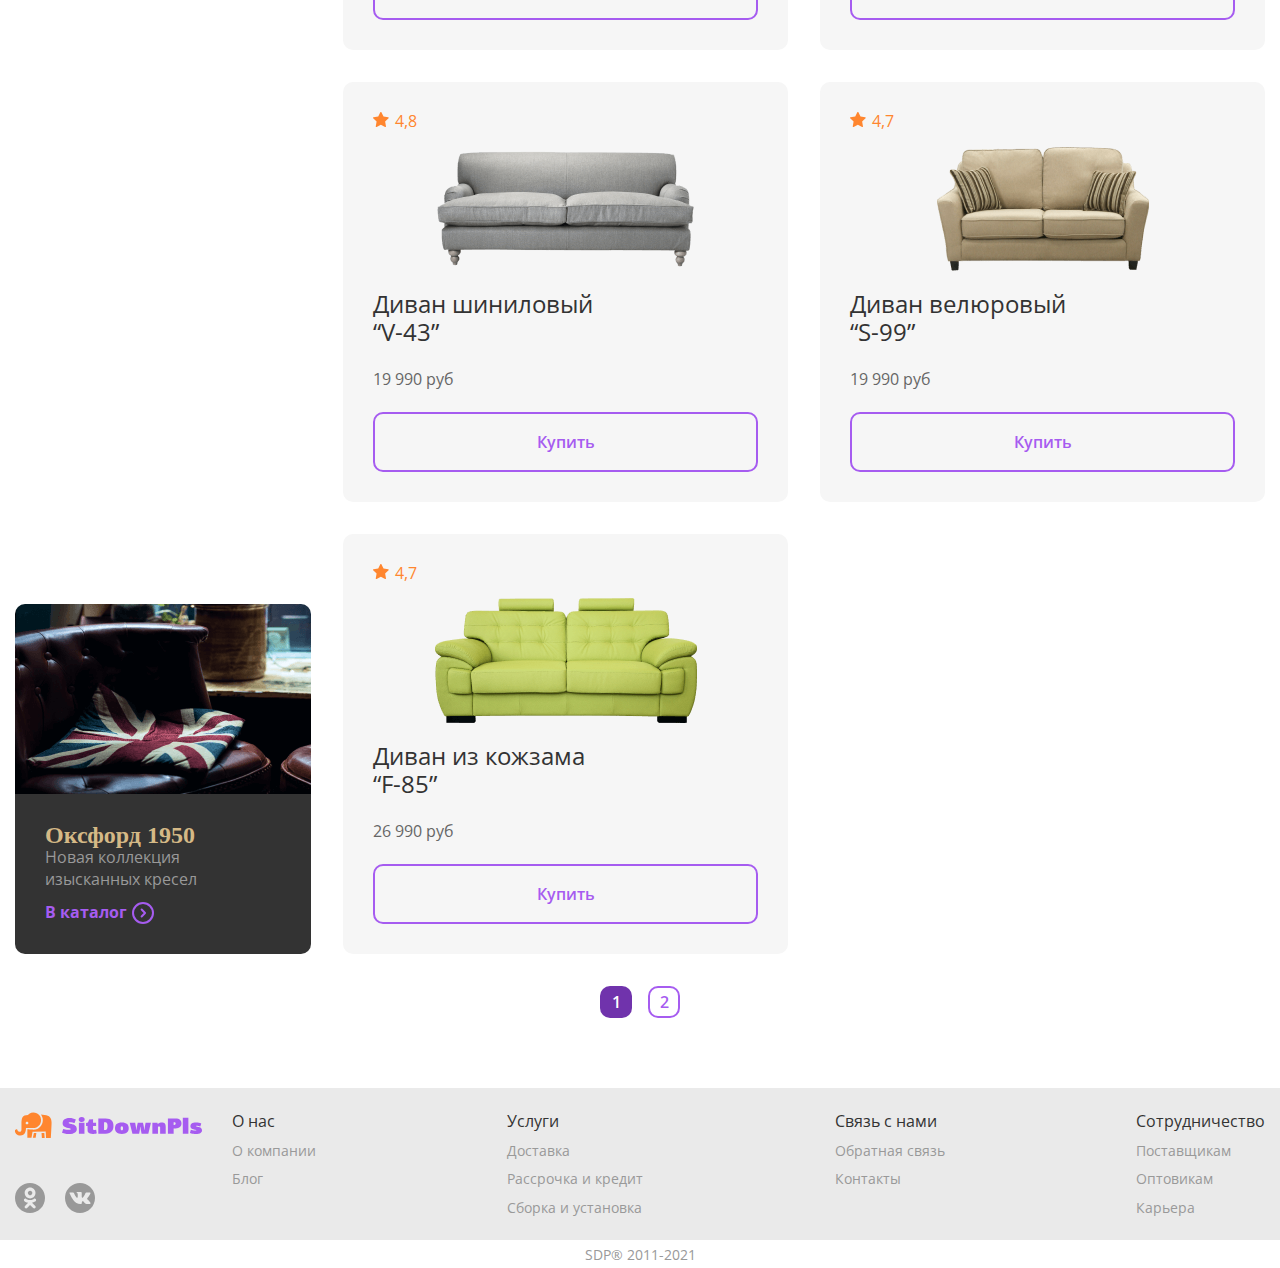
==== commit db37348a: "ready page - catalog" ====
--- a/catalog.html
+++ b/catalog.html
@@ -14,424 +14,497 @@
   <link rel="stylesheet" href="./css/pages/catalog/adaptive.css">
 </head>
 <body>
-  <header class="header">
-    <div class="header__desktop desktop">
-      <div class="desktop__first">
-        <div class="container">
-          <a class="phone" href="tel:+74958854547">
-            <span class="phone__icon"></span>
-            <span class="phone__number">+7 (495) 885-45-47</span>
-          </a>
-          <nav class="nav-top">
-            <ul class="nav-top__list">
-              <li class="nav-top__item">
-                <a class="nav-top__link text-link-light" href="#">О компании</a>
-              </li>
-              <li class="nav-top__item">
-                <a class="nav-top__link text-link-light" href="#">Гарантия и возврат</a>
-              </li>
-              <li class="nav-top__item">
-                <a class="nav-top__link text-link-light" href="#">Корпоративным клиентам</a>
-              </li>
-              <li class="nav-top__item">
-                <a class="nav-top__link text-link-light" href="#">Дизайн решение</a>
+<header class="header">
+  <div class="header__desktop desktop">
+    <div class="desktop__first">
+      <div class="container">
+        <a class="phone" href="tel:+74958854547">
+          <span class="phone__icon"></span>
+          <span class="phone__number">+7 (495) 885-45-47</span>
+        </a>
+        <nav class="nav-top">
+          <ul class="nav-top__list">
+            <li class="nav-top__item">
+              <a class="nav-top__link text-link-light" href="#">О компании</a>
+            </li>
+            <li class="nav-top__item">
+              <a class="nav-top__link text-link-light" href="#">Гарантия и возврат</a>
+            </li>
+            <li class="nav-top__item">
+              <a class="nav-top__link text-link-light" href="#">Корпоративным клиентам</a>
+            </li>
+            <li class="nav-top__item">
+              <a class="nav-top__link text-link-light" href="#">Дизайн решение</a>
+            </li>
+          </ul>
+        </nav>
+      </div>
+    </div>
+    <div class="desktop__second">
+      <div class="container">
+        <a class="logo" href="./index.html">
+          <span class="logo__icon"></span>
+          <span class="logo__title"></span>
+        </a>
+        <nav class="nav-bottom">
+          <ul class="nav-bottom__list">
+            <li class="nav-bottom__item">
+              <a class="nav-bottom__link text-link" href="./catalog.html">Каталог</a>
+            </li>
+            <li class="nav-bottom__item">
+              <a class="nav-bottom__link text-link" href="#">Магазины</a>
+            </li>
+            <li class="nav-bottom__item">
+              <a class="nav-bottom__link text-link" href="#">Шоу-рум</a>
+            </li>
+            <li class="nav-bottom__item">
+              <a class="nav-bottom__link text-link" href="#">Доставка и оплата</a>
+            </li>
+            <li class="nav-bottom__item">
+              <a class="nav-bottom__link text-link" href="#">Дисконт</a>
+            </li>
+            <li class="nav-bottom__item">
+              <a class="nav-bottom__link text-link" href="#">Контакты</a>
+            </li>
+          </ul>
+        </nav>
+      </div>
+    </div>
+    <div class="desktop__third">
+      <div class="container">
+        <form class="form-search" action="#">
+          <input class="form-search__input" type="search" name="search" placeholder="Я хочу купить...">
+          <button class="form-search__btn"></button>
+          <div class="dropdown d-none">
+            <div class="dropdown__top">
+              <h3 class="dropdown__title">Выбрать категорию</h3>
+              <span class="dropdown__top-icon"></span>
+            </div>
+            <ul class="dropdown__list">
+              <li class="dropdown__item">
+                <a class="dropdown__link text-link" href="#">Диваны</a>
+              </li>
+              <li class="dropdown__item">
+                <a class="dropdown__link text-link" href="#">Комоды</a>
+              </li>
+              <li class="dropdown__item">
+                <a class="dropdown__link text-link" href="#">Кресла</a>
+              </li>
+              <li class="dropdown__item">
+                <a class="dropdown__link text-link" href="#">Стулья</a>
+              </li>
+              <li class="dropdown__item">
+                <a class="dropdown__link text-link" href="#">Пуфы</a>
+              </li>
+              <li class="dropdown__item">
+                <a class="dropdown__link text-link" href="#">Столы</a>
+              </li>
+              <li class="dropdown__item">
+                <a class="dropdown__link text-link" href="#">Кровати</a>
+              </li>
+              <li class="dropdown__item">
+                <a class="dropdown__link text-link" href="#">Аксессуары</a>
+              </li>
+              <li class="dropdown__item">
+                <a class="dropdown__link text-link" href="#">Тумбы</a>
               </li>
             </ul>
-          </nav>
-        </div>
-      </div>
-      <div class="desktop__second">
-        <div class="container">
-          <a class="logo" href="./index.html">
-            <span class="logo__icon"></span>
-            <span class="logo__title"></span>
-          </a>
-          <nav class="nav-bottom">
-            <ul class="nav-bottom__list">
-              <li class="nav-bottom__item">
-                <a class="nav-bottom__link text-link" href="#">Каталог</a>
-              </li>
-              <li class="nav-bottom__item">
-                <a class="nav-bottom__link text-link" href="#">Магазины</a>
-              </li>
-              <li class="nav-bottom__item">
-                <a class="nav-bottom__link text-link" href="#">Шоу-рум</a>
-              </li>
-              <li class="nav-bottom__item">
-                <a class="nav-bottom__link text-link" href="#">Доставка и оплата</a>
-              </li>
-              <li class="nav-bottom__item">
-                <a class="nav-bottom__link text-link" href="#">Дисконт</a>
-              </li>
-              <li class="nav-bottom__item">
-                <a class="nav-bottom__link text-link" href="#">Контакты</a>
-              </li>
-            </ul>
-          </nav>
-        </div>
-      </div>
-      <div class="desktop__third">
-        <div class="container">
-          <form class="form-search" action="#">
-            <input class="form-search__input" type="search" name="search" placeholder="Я хочу купить...">
-            <button class="form-search__btn"></button>
-            <div class="dropdown">
-              <div class="dropdown__top">
-                <span class="dropdown__title">Выбрать категорию</span>
-                <span class="dropdown__top-icon"></span>
-              </div>
-              <ul class="dropdown__list">
-                <li class="dropdown__item">
-                  <a class="dropdown__link text-link" href="#">Диваны</a>
-                </li>
-                <li class="dropdown__item">
-                  <a class="dropdown__link text-link" href="#">Комоды</a>
-                </li>
-                <li class="dropdown__item">
-                  <a class="dropdown__link text-link" href="#">Кресла</a>
-                </li>
-                <li class="dropdown__item">
-                  <a class="dropdown__link text-link" href="#">Стулья</a>
-                </li>
-                <li class="dropdown__item">
-                  <a class="dropdown__link text-link" href="#">Пуфы</a>
-                </li>
-                <li class="dropdown__item">
-                  <a class="dropdown__link text-link" href="#">Столы</a>
-                </li>
-                <li class="dropdown__item">
-                  <a class="dropdown__link text-link" href="#">Кровати</a>
-                </li>
-                <li class="dropdown__item">
-                  <a class="dropdown__link text-link" href="#">Аксессуары</a>
-                </li>
-                <li class="dropdown__item">
-                  <a class="dropdown__link text-link" href="#">Тумбы</a>
-                </li>
-              </ul>
-            </div>
-          </form>
-          <div class="user-basket">
-            <a class="user" href="#"></a>
-            <a class="basket" href="#">
-              <span class="basket__count">0</span>
-              <span class="basket__icon"></span>
-            </a>
           </div>
-        </div>
-      </div>
-    </div>
-    <div class="header__laptop laptop">
-      <div class="laptop__first">
-        <div class="container">
-          <a class="phone" href="tel:+74958854547">
-            <span class="phone__icon"></span>
-            <span class="phone__number">+7 (495) 885-45-47</span>
+        </form>
+        <div class="user-basket">
+          <a class="user" href="#"></a>
+          <a class="basket" href="#">
+            <span class="basket__count">0</span>
+            <span class="basket__icon"></span>
           </a>
         </div>
       </div>
-      <div class="laptop__second">
-        <div class="container">
-          <nav class="nav-top">
-            <ul class="nav-top__list">
-              <li class="nav-top__item">
-                <a class="nav-top__link text-link-light" href="#">О компании</a>
-              </li>
-              <li class="nav-top__item">
-                <a class="nav-top__link text-link-light" href="#">Гарантия и возврат</a>
-              </li>
-              <li class="nav-top__item">
-                <a class="nav-top__link text-link-light" href="#">Корпоративным клиентам</a>
-              </li>
-              <li class="nav-top__item">
-                <a class="nav-top__link text-link-light" href="#">Дизайн решение</a>
-              </li>
-            </ul>
-          </nav>
-          <div class="user-basket">
-            <a class="user" href="#"></a>
-            <a class="basket" href="#">
-              <span class="basket__count">0</span>
-              <span class="basket__icon"></span>
-            </a>
-          </div>
-        </div>
-      </div>
-      <div class="laptop__third">
-        <div class="container">
-          <a class="logo" href="./index.html">
-            <span class="logo__icon"></span>
-            <span class="logo__title"></span>
-          </a>
-          <nav class="nav-bottom">
-            <ul class="nav-bottom__list">
-              <li class="nav-bottom__item">
-                <a class="nav-bottom__link text-link" href="#">Каталог</a>
-              </li>
-              <li class="nav-bottom__item">
-                <a class="nav-bottom__link text-link" href="#">Магазины</a>
-              </li>
-              <li class="nav-bottom__item">
-                <a class="nav-bottom__link text-link" href="#">Шоу-рум</a>
-              </li>
-              <li class="nav-bottom__item">
-                <a class="nav-bottom__link text-link" href="#">Доставка и оплата</a>
-              </li>
-              <li class="nav-bottom__item">
-                <a class="nav-bottom__link text-link" href="#">Дисконт</a>
-              </li>
-              <li class="nav-bottom__item">
-                <a class="nav-bottom__link text-link" href="#">Контакты</a>
-              </li>
-            </ul>
-          </nav>
-        </div>
-      </div>
-      <div class="laptop__forth">
-        <div class="container">
-          <form class="form-search" action="#">
-            <input class="form-search__input" type="search" name="search" placeholder="Я хочу купить...">
-            <button class="form-search__btn"></button>
-            <div class="dropdown">
-              <div class="dropdown__top">
-                <span class="dropdown__title">Выбрать категорию</span>
-                <span class="dropdown__top-icon"></span>
-              </div>
-              <ul class="dropdown__list">
-                <li class="dropdown__item">
-                  <a class="dropdown__link text-link" href="#">Диваны</a>
-                </li>
-                <li class="dropdown__item">
-                  <a class="dropdown__link text-link" href="#">Комоды</a>
-                </li>
-                <li class="dropdown__item">
-                  <a class="dropdown__link text-link" href="#">Кресла</a>
-                </li>
-                <li class="dropdown__item">
-                  <a class="dropdown__link text-link" href="#">Стулья</a>
-                </li>
-                <li class="dropdown__item">
-                  <a class="dropdown__link text-link" href="#">Пуфы</a>
-                </li>
-                <li class="dropdown__item">
-                  <a class="dropdown__link text-link" href="#">Столы</a>
-                </li>
-                <li class="dropdown__item">
-                  <a class="dropdown__link text-link" href="#">Кровати</a>
-                </li>
-                <li class="dropdown__item">
-                  <a class="dropdown__link text-link" href="#">Аксессуары</a>
-                </li>
-                <li class="dropdown__item">
-                  <a class="dropdown__link text-link" href="#">Тумбы</a>
-                </li>
-              </ul>
-            </div>
-          </form>
-        </div>
-      </div>
-    </div>
-    <div class="header__tablet tablet">
-      <div class="tablet__first">
-        <div class="container">
-          <a class="phone" href="tel:+74958854547">
-            <span class="phone__icon"></span>
-            <span class="phone__number">+7 (495) 885-45-47</span>
+    </div>
+  </div>
+  <div class="header__laptop laptop">
+    <div class="laptop__first">
+      <div class="container">
+        <a class="phone" href="tel:+74958854547">
+          <span class="phone__icon"></span>
+          <span class="phone__number">+7 (495) 885-45-47</span>
+        </a>
+      </div>
+    </div>
+    <div class="laptop__second">
+      <div class="container">
+        <nav class="nav-top">
+          <ul class="nav-top__list">
+            <li class="nav-top__item">
+              <a class="nav-top__link text-link-light" href="#">О компании</a>
+            </li>
+            <li class="nav-top__item">
+              <a class="nav-top__link text-link-light" href="#">Гарантия и возврат</a>
+            </li>
+            <li class="nav-top__item">
+              <a class="nav-top__link text-link-light" href="#">Корпоративным клиентам</a>
+            </li>
+            <li class="nav-top__item">
+              <a class="nav-top__link text-link-light" href="#">Дизайн решение</a>
+            </li>
+          </ul>
+        </nav>
+        <div class="user-basket">
+          <a class="user" href="#"></a>
+          <a class="basket" href="#">
+            <span class="basket__count">0</span>
+            <span class="basket__icon"></span>
           </a>
         </div>
       </div>
-      <div class="tablet__second">
-        <div class="container">
-          <nav class="nav-top">
-            <ul class="nav-top__list">
-              <li class="nav-top__item">
-                <a class="nav-top__link text-link-light" href="#">О компании</a>
-              </li>
-              <li class="nav-top__item">
-                <a class="nav-top__link text-link-light" href="#">Гарантия и возврат</a>
-              </li>
-              <li class="nav-top__item">
-                <a class="nav-top__link text-link-light" href="#">Корпоративным клиентам</a>
-              </li>
-              <li class="nav-top__item">
-                <a class="nav-top__link text-link-light" href="#">Дизайн решение</a>
+    </div>
+    <div class="laptop__third">
+      <div class="container">
+        <a class="logo" href="./index.html">
+          <span class="logo__icon"></span>
+          <span class="logo__title"></span>
+        </a>
+        <nav class="nav-bottom">
+          <ul class="nav-bottom__list">
+            <li class="nav-bottom__item">
+              <a class="nav-bottom__link text-link" href="./catalog.html">Каталог</a>
+            </li>
+            <li class="nav-bottom__item">
+              <a class="nav-bottom__link text-link" href="#">Магазины</a>
+            </li>
+            <li class="nav-bottom__item">
+              <a class="nav-bottom__link text-link" href="#">Шоу-рум</a>
+            </li>
+            <li class="nav-bottom__item">
+              <a class="nav-bottom__link text-link" href="#">Доставка и оплата</a>
+            </li>
+            <li class="nav-bottom__item">
+              <a class="nav-bottom__link text-link" href="#">Дисконт</a>
+            </li>
+            <li class="nav-bottom__item">
+              <a class="nav-bottom__link text-link" href="#">Контакты</a>
+            </li>
+          </ul>
+        </nav>
+      </div>
+    </div>
+    <div class="laptop__forth">
+      <div class="container">
+        <form class="form-search" action="#">
+          <input class="form-search__input" type="search" name="search" placeholder="Я хочу купить...">
+          <button class="form-search__btn"></button>
+          <div class="dropdown d-none">
+            <div class="dropdown__top">
+              <h3 class="dropdown__title">Выбрать категорию</h3>
+              <span class="dropdown__top-icon"></span>
+            </div>
+            <ul class="dropdown__list">
+              <li class="dropdown__item">
+                <a class="dropdown__link text-link" href="#">Диваны</a>
+              </li>
+              <li class="dropdown__item">
+                <a class="dropdown__link text-link" href="#">Комоды</a>
+              </li>
+              <li class="dropdown__item">
+                <a class="dropdown__link text-link" href="#">Кресла</a>
+              </li>
+              <li class="dropdown__item">
+                <a class="dropdown__link text-link" href="#">Стулья</a>
+              </li>
+              <li class="dropdown__item">
+                <a class="dropdown__link text-link" href="#">Пуфы</a>
+              </li>
+              <li class="dropdown__item">
+                <a class="dropdown__link text-link" href="#">Столы</a>
+              </li>
+              <li class="dropdown__item">
+                <a class="dropdown__link text-link" href="#">Кровати</a>
+              </li>
+              <li class="dropdown__item">
+                <a class="dropdown__link text-link" href="#">Аксессуары</a>
+              </li>
+              <li class="dropdown__item">
+                <a class="dropdown__link text-link" href="#">Тумбы</a>
               </li>
             </ul>
-          </nav>
+          </div>
+        </form>
+      </div>
+    </div>
+  </div>
+  <div class="header__tablet tablet">
+    <div class="tablet__first">
+      <div class="container">
+        <a class="phone" href="tel:+74958854547">
+          <span class="phone__icon"></span>
+          <span class="phone__number">+7 (495) 885-45-47</span>
+        </a>
+      </div>
+    </div>
+    <div class="tablet__second">
+      <div class="container">
+        <nav class="nav-top">
+          <ul class="nav-top__list">
+            <li class="nav-top__item">
+              <a class="nav-top__link text-link-light" href="#">О компании</a>
+            </li>
+            <li class="nav-top__item">
+              <a class="nav-top__link text-link-light" href="#">Гарантия и возврат</a>
+            </li>
+            <li class="nav-top__item">
+              <a class="nav-top__link text-link-light" href="#">Корпоративным клиентам</a>
+            </li>
+            <li class="nav-top__item">
+              <a class="nav-top__link text-link-light" href="#">Дизайн решение</a>
+            </li>
+          </ul>
+        </nav>
+      </div>
+    </div>
+    <div class="tablet__third">
+      <div class="container">
+        <button class="burger">
+          <span></span>
+          <span></span>
+          <span></span>
+        </button>
+        <div class="burger-dropdawn burger-dropdawn_close">
+          <ul class="burger-list">
+            <li class="burger-list__item">
+              <a class="burger-list__link text-link" href="./catalog.html">Каталог</a>
+            </li>
+            <li class="burger-list__item">
+              <a class="burger-list__link text-link" href="#">Доставка и оплата</a>
+            </li>
+            <li class="burger-list__item">
+              <a class="burger-list__link text-link" href="#">Магазины</a>
+            </li>
+            <li class="burger-list__item">
+              <a class="burger-list__link text-link" href="#">Дисконт</a>
+            </li>
+            <li class="burger-list__item">
+              <a class="burger-list__link text-link" href="#">Шоу-рум</a>
+            </li>
+            <li class="burger-list__item">
+              <a class="burger-list__link text-link" href="#">Контакты</a>
+            </li>
+          </ul>
+          <svg width="161" height="112" viewBox="0 0 161 112" fill="none">
+            <path opacity="0.2" fill-rule="evenodd" clip-rule="evenodd" d="M25.5794 100.365C45.8369 100.365 49.6542 82.2743 49.6542 67.7904C52.0602 67.7904 71.0747 67.7904 79.7477 67.7904C126.924 67.7904 126.936 0 81.2523 0C68.8267 0 60.8234 7.65074 58.6807 10.3159C33.1916 10.3159 30.0935 23.8426 30.0935 50.1074C30.0935 55.1744 30.0935 71.6455 30.0935 74.1827C30.0935 80.3583 27.6499 84.3648 21.0639 84.3648C15.441 84.3648 12.7777 79.3079 10.5312 72.2115C9.36058 72.8501 1.14055 77.3658 0 78.1063C2.48723 85.1955 5.1505 100.365 25.5794 100.365ZM54.2194 39.79C61.9369 39.79 62.5929 51.5796 53.6732 51.5796C46.1543 51.5796 46.35 39.79 54.2194 39.79ZM81.2538 75.1196C74.7311 75.1196 55.6729 73.6852 55.6729 73.6852V110.032L73.729 110.294L78.243 84.0011L135.421 82.91L136.927 111.737L157.992 112C157.992 112 161 55.5381 161 44.2111C161 23.201 151.745 11.3095 130.907 10.3159C125.685 10.0671 118.854 9.07789 114.355 8.84221C133.966 33.0776 118.362 75.1196 81.2538 75.1196ZM117.366 89.8566L118.869 111.213L130.907 111.476L129.402 89.8566H117.366ZM79.7477 110.558L91.785 110.82L94.7929 89.8566H84.2602L79.7477 110.558Z" fill="#666666"/>
+          </svg>
         </div>
-      </div>
-      <div class="tablet__third">
-        <div class="container">
-          <a class="logo" href="./index.html">
-            <span class="logo__icon"></span>
-            <span class="logo__title"></span>
-          </a>
-          <div class="user-basket">
-            <a class="user" href="#"></a>
-            <a class="basket" href="#">
-              <span class="basket__count">0</span>
-              <span class="basket__icon"></span>
-            </a>
-          </div>
-        </div>
-      </div>
-      <div class="tablet__forth">
-        <div class="container">
-          <nav class="nav-bottom">
-            <ul class="nav-bottom__list">
-              <li class="nav-bottom__item">
-                <a class="nav-bottom__link text-link" href="#">Каталог</a>
-              </li>
-              <li class="nav-bottom__item">
-                <a class="nav-bottom__link text-link" href="#">Магазины</a>
-              </li>
-              <li class="nav-bottom__item">
-                <a class="nav-bottom__link text-link" href="#">Шоу-рум</a>
-              </li>
-              <li class="nav-bottom__item">
-                <a class="nav-bottom__link text-link" href="#">Доставка и оплата</a>
-              </li>
-              <li class="nav-bottom__item">
-                <a class="nav-bottom__link text-link" href="#">Дисконт</a>
-              </li>
-              <li class="nav-bottom__item">
-                <a class="nav-bottom__link text-link" href="#">Контакты</a>
-              </li>
-            </ul>
-          </nav>
-          <form class="form-search" action="#">
-            <input class="form-search__input" type="search" name="search" placeholder="Я хочу купить...">
-            <button class="form-search__btn"></button>
-            <div class="dropdown">
-              <div class="dropdown__top">
-                <span class="dropdown__title">Выбрать категорию</span>
-                <span class="dropdown__top-icon"></span>
-              </div>
-              <ul class="dropdown__list">
-                <li class="dropdown__item">
-                  <a class="dropdown__link text-link" href="#">Диваны</a>
-                </li>
-                <li class="dropdown__item">
-                  <a class="dropdown__link text-link" href="#">Комоды</a>
-                </li>
-                <li class="dropdown__item">
-                  <a class="dropdown__link text-link" href="#">Кресла</a>
-                </li>
-                <li class="dropdown__item">
-                  <a class="dropdown__link text-link" href="#">Стулья</a>
-                </li>
-                <li class="dropdown__item">
-                  <a class="dropdown__link text-link" href="#">Пуфы</a>
-                </li>
-                <li class="dropdown__item">
-                  <a class="dropdown__link text-link" href="#">Столы</a>
-                </li>
-                <li class="dropdown__item">
-                  <a class="dropdown__link text-link" href="#">Кровати</a>
-                </li>
-                <li class="dropdown__item">
-                  <a class="dropdown__link text-link" href="#">Аксессуары</a>
-                </li>
-                <li class="dropdown__item">
-                  <a class="dropdown__link text-link" href="#">Тумбы</a>
-                </li>
-              </ul>
-            </div>
-          </form>
-        </div>
-      </div>
-    </div>
-    <div class="header__mobile mobile">
-      <div class="mobile__first">
-        <div class="container">
-          <a class="logo" href="./index.html">
-            <span class="logo__icon"></span>
-            <span class="logo__title"></span>
+        <a class="logo" href="./index.html">
+          <span class="logo__icon"></span>
+          <span class="logo__title"></span>
+        </a>
+        <div class="user-basket">
+          <a class="user" href="#"></a>
+          <a class="basket" href="#">
+            <span class="basket__count">0</span>
+            <span class="basket__icon"></span>
           </a>
         </div>
       </div>
-      <div class="mobile__second">
-        <div class="container">
-          <a class="phone" href="tel:+74958854547">
-            <span class="phone__icon"></span>
-            <span class="phone__number">+7 (495) 885-45-47</span>
+    </div>
+    <div class="tablet__forth">
+      <div class="container">
+        <nav class="nav-bottom">
+          <ul class="nav-bottom__list">
+            <li class="nav-bottom__item">
+              <a class="nav-bottom__link text-link" href="./catalog.html">Каталог</a>
+            </li>
+            <li class="nav-bottom__item">
+              <a class="nav-bottom__link text-link" href="#">Магазины</a>
+            </li>
+            <li class="nav-bottom__item">
+              <a class="nav-bottom__link text-link" href="#">Шоу-рум</a>
+            </li>
+            <li class="nav-bottom__item">
+              <a class="nav-bottom__link text-link" href="#">Доставка и оплата</a>
+            </li>
+            <li class="nav-bottom__item">
+              <a class="nav-bottom__link text-link" href="#">Дисконт</a>
+            </li>
+            <li class="nav-bottom__item">
+              <a class="nav-bottom__link text-link" href="#">Контакты</a>
+            </li>
+          </ul>
+        </nav>
+        <form class="form-search" action="#">
+          <input class="form-search__input" type="search" name="search" placeholder="Я хочу купить...">
+          <button class="form-search__btn"></button>
+          <div class="dropdown d-none">
+            <div class="dropdown__top">
+              <h3 class="dropdown__title">Выбрать категорию</h3>
+              <span class="dropdown__top-icon"></span>
+            </div>
+            <ul class="dropdown__list">
+              <li class="dropdown__item">
+                <a class="dropdown__link text-link" href="#">Диваны</a>
+              </li>
+              <li class="dropdown__item">
+                <a class="dropdown__link text-link" href="#">Комоды</a>
+              </li>
+              <li class="dropdown__item">
+                <a class="dropdown__link text-link" href="#">Кресла</a>
+              </li>
+              <li class="dropdown__item">
+                <a class="dropdown__link text-link" href="#">Стулья</a>
+              </li>
+              <li class="dropdown__item">
+                <a class="dropdown__link text-link" href="#">Пуфы</a>
+              </li>
+              <li class="dropdown__item">
+                <a class="dropdown__link text-link" href="#">Столы</a>
+              </li>
+              <li class="dropdown__item">
+                <a class="dropdown__link text-link" href="#">Кровати</a>
+              </li>
+              <li class="dropdown__item">
+                <a class="dropdown__link text-link" href="#">Аксессуары</a>
+              </li>
+              <li class="dropdown__item">
+                <a class="dropdown__link text-link" href="#">Тумбы</a>
+              </li>
+            </ul>
+          </div>
+        </form>
+      </div>
+    </div>
+  </div>
+  <div class="header__mobile mobile">
+    <div class="mobile__first">
+      <div class="container">
+        <button class="burger">
+          <span></span>
+          <span></span>
+          <span></span>
+        </button>
+        <div class="burger-dropdawn burger-dropdawn_close">
+          <ul class="burger-list">
+            <li class="burger-list__item">
+              <a class="burger-list__link text-link" href="./catalog.html">Каталог</a>
+            </li>
+            <li class="burger-list__item">
+              <a class="burger-list__link text-link" href="#">Доставка и оплата</a>
+            </li>
+            <li class="burger-list__item">
+              <a class="burger-list__link text-link" href="#">Магазины</a>
+            </li>
+            <li class="burger-list__item">
+              <a class="burger-list__link text-link" href="#">Дисконт</a>
+            </li>
+            <li class="burger-list__item">
+              <a class="burger-list__link text-link" href="#">Шоу-рум</a>
+            </li>
+            <li class="burger-list__item">
+              <a class="burger-list__link text-link" href="#">Контакты</a>
+            </li>
+          </ul>
+        </div>
+        <nav class="nav-top">
+          <ul class="nav-top__list">
+            <li class="nav-top__item">
+              <a class="nav-top__link text-link-light" href="#">О компании</a>
+            </li>
+            <li class="nav-top__item">
+              <a class="nav-top__link text-link-light" href="#">Гарантия и возврат</a>
+            </li>
+            <li class="nav-top__item">
+              <a class="nav-top__link text-link-light" href="#">Корпоративным клиентам</a>
+            </li>
+            <li class="nav-top__item">
+              <a class="nav-top__link text-link-light" href="#">Дизайн решение</a>
+            </li>
+          </ul>
+        </nav>
+        <a class="logo" href="./index.html">
+          <span class="logo__icon"></span>
+          <span class="logo__title"></span>
+        </a>
+      </div>
+    </div>
+    <div class="mobile__second">
+      <div class="container">
+        <a class="phone" href="tel:+74958854547">
+          <span class="phone__icon"></span>
+          <span class="phone__number">+7 (495) 885-45-47</span>
+        </a>
+        <div class="user-basket">
+          <a class="user" href="#"></a>
+          <a class="basket" href="#">
+            <span class="basket__count">0</span>
+            <span class="basket__icon"></span>
           </a>
-          <div class="user-basket">
-            <a class="user" href="#"></a>
-            <a class="basket" href="#">
-              <span class="basket__count">0</span>
-              <span class="basket__icon"></span>
-            </a>
+        </div>
+      </div>
+    </div>
+    <div class="mobile__third">
+      <div class="container">
+        <nav class="nav-bottom">
+          <ul class="nav-bottom__list">
+            <li class="nav-bottom__item">
+              <a class="nav-bottom__link text-link" href="./catalog.html">Каталог</a>
+            </li>
+            <li class="nav-bottom__item">
+              <a class="nav-bottom__link text-link" href="#">Магазины</a>
+            </li>
+            <li class="nav-bottom__item">
+              <a class="nav-bottom__link text-link" href="#">Шоу-рум</a>
+            </li>
+            <li class="nav-bottom__item">
+              <a class="nav-bottom__link text-link" href="#">Доставка и оплата</a>
+            </li>
+            <li class="nav-bottom__item">
+              <a class="nav-bottom__link text-link" href="#">Дисконт</a>
+            </li>
+            <li class="nav-bottom__item">
+              <a class="nav-bottom__link text-link" href="#">Контакты</a>
+            </li>
+          </ul>
+        </nav>
+        <form class="form-search" action="#">
+          <input class="form-search__input" type="search" name="search" placeholder="Я хочу купить...">
+          <button class="form-search__btn"></button>
+          <div class="dropdown d-none">
+            <div class="dropdown__top">
+              <h3 class="dropdown__title">Выбрать категорию</h3>
+              <span class="dropdown__top-icon"></span>
+            </div>
+            <ul class="dropdown__list">
+              <li class="dropdown__item">
+                <a class="dropdown__link text-link" href="#">Диваны</a>
+              </li>
+              <li class="dropdown__item">
+                <a class="dropdown__link text-link" href="#">Комоды</a>
+              </li>
+              <li class="dropdown__item">
+                <a class="dropdown__link text-link" href="#">Кресла</a>
+              </li>
+              <li class="dropdown__item">
+                <a class="dropdown__link text-link" href="#">Стулья</a>
+              </li>
+              <li class="dropdown__item">
+                <a class="dropdown__link text-link" href="#">Пуфы</a>
+              </li>
+              <li class="dropdown__item">
+                <a class="dropdown__link text-link" href="#">Столы</a>
+              </li>
+              <li class="dropdown__item">
+                <a class="dropdown__link text-link" href="#">Кровати</a>
+              </li>
+              <li class="dropdown__item">
+                <a class="dropdown__link text-link" href="#">Аксессуары</a>
+              </li>
+              <li class="dropdown__item">
+                <a class="dropdown__link text-link" href="#">Тумбы</a>
+              </li>
+            </ul>
           </div>
-        </div>
-      </div>
-      <div class="mobile__third">
-        <div class="container">
-          <nav class="nav-bottom">
-            <ul class="nav-bottom__list">
-              <li class="nav-bottom__item">
-                <a class="nav-bottom__link text-link" href="#">Каталог</a>
-              </li>
-              <li class="nav-bottom__item">
-                <a class="nav-bottom__link text-link" href="#">Магазины</a>
-              </li>
-              <li class="nav-bottom__item">
-                <a class="nav-bottom__link text-link" href="#">Шоу-рум</a>
-              </li>
-              <li class="nav-bottom__item">
-                <a class="nav-bottom__link text-link" href="#">Доставка и оплата</a>
-              </li>
-              <li class="nav-bottom__item">
-                <a class="nav-bottom__link text-link" href="#">Дисконт</a>
-              </li>
-              <li class="nav-bottom__item">
-                <a class="nav-bottom__link text-link" href="#">Контакты</a>
-              </li>
-            </ul>
-          </nav>
-          <form class="form-search" action="#">
-            <input class="form-search__input" type="search" name="search" placeholder="Я хочу купить...">
-            <button class="form-search__btn"></button>
-            <div class="dropdown">
-              <div class="dropdown__top">
-                <span class="dropdown__title">Выбрать категорию</span>
-                <span class="dropdown__top-icon"></span>
-              </div>
-              <ul class="dropdown__list">
-                <li class="dropdown__item">
-                  <a class="dropdown__link text-link" href="#">Диваны</a>
-                </li>
-                <li class="dropdown__item">
-                  <a class="dropdown__link text-link" href="#">Комоды</a>
-                </li>
-                <li class="dropdown__item">
-                  <a class="dropdown__link text-link" href="#">Кресла</a>
-                </li>
-                <li class="dropdown__item">
-                  <a class="dropdown__link text-link" href="#">Стулья</a>
-                </li>
-                <li class="dropdown__item">
-                  <a class="dropdown__link text-link" href="#">Пуфы</a>
-                </li>
-                <li class="dropdown__item">
-                  <a class="dropdown__link text-link" href="#">Столы</a>
-                </li>
-                <li class="dropdown__item">
-                  <a class="dropdown__link text-link" href="#">Кровати</a>
-                </li>
-                <li class="dropdown__item">
-                  <a class="dropdown__link text-link" href="#">Аксессуары</a>
-                </li>
-                <li class="dropdown__item">
-                  <a class="dropdown__link text-link" href="#">Тумбы</a>
-                </li>
-              </ul>
-            </div>
-          </form>
-        </div>
-      </div>
-    </div>
-  </header>
+        </form>
+      </div>
+    </div>
+  </div>
+</header>
   <main>
     <section class="breadcrumb">
       <div class="container">
@@ -678,6 +751,19 @@
             </ul>
           </div>
         </div>
+        <div class="section-catalog__pagination">
+          <ul class="pagination">
+            <li class="pagination__item active">
+              <a class="pagination__link" href="#">1</a>
+            </li>
+            <li class="pagination__item">
+              <a class="pagination__link" href="#">2</a>
+            </li>
+            <li class="pagination__item">
+              <a class="pagination__link" href="#">3</a>
+            </li>
+          </ul>
+        </div>
       </div>
     </section>
   </main>
--- a/css/style.css
+++ b/css/style.css
@@ -93,6 +93,10 @@
     box-sizing: content-box;
 }
 
+.d-none {
+    display: none;
+}
+
 @media (max-width: 1024px) {
     .container {
         max-width: 952px;
@@ -110,4 +114,8 @@
         max-width: 296px;
         padding: 0 12px;
     }
-}+}
+
+.tablet__third  {
+    position: relative;
+}
--- a/css/pages/catalog/catalog.css
+++ b/css/pages/catalog/catalog.css
@@ -11,6 +11,7 @@
 }
 
 .wrapper {
+    margin-bottom: 32px;
     display: grid;
     grid-template-columns: minmax(auto, 296px) 1fr;
     column-gap: 32px;
@@ -133,4 +134,40 @@
     font-family: 'Playfair Display', serif;
     font-size: 24px;
     font-weight: 900;
-}+}
+
+.section-catalog__pagination {
+    text-align: center;
+}
+
+/* Pagination */
+
+.pagination {
+    display: inline-flex;
+    gap: 16px;
+}
+
+.pagination__link {
+    border-radius: 10px;
+    border: 2px solid var(--primary, #A65CF0);
+    display: flex;
+    width: 32px;
+    height: 32px;
+    justify-content: center;
+    align-items: center;
+    gap: 10px;
+    flex-shrink: 0;
+    color: var(--primary, #A65CF0);
+    font-size: 16px;
+    font-weight: 600;
+}
+
+.pagination__item.active .pagination__link {
+    background: var(--primary_shade, #7033AC);
+    border-color: transparent;
+    color: var(--white, #FFF);
+}
+
+.pagination__item:last-child {
+    display: none;
+}
--- a/css/pages/catalog/adaptive.css
+++ b/css/pages/catalog/adaptive.css
@@ -2,19 +2,25 @@
     .wrapper {
         display: flex;
         flex-direction: column;
+        row-gap: 24px;
     }
 
     .banner {
         display: none;
     }
 
+    .filters {
+        display: flex;
+        flex-wrap: wrap;
+        gap: 32px;
+    }
+
     .filters__title {
         display: none;
     }
 
-    .filters {
-        display: flex;
-        gap: 32px;
+    .filters__row:not(:last-child) {
+        margin: 0;
     }
 
     .catalog__title {
@@ -24,4 +30,40 @@
     .aside .catalog__title {
         display: block;
     }
+
+    .pagination__item:last-child {
+        display: unset;
+    }
+}
+
+@media (max-width: 320px) {
+    .card-list {
+        grid-template-columns: repeat(auto-fit, minmax(120px, 1fr));
+        gap: 16px;
+    }
+
+    .card {
+        padding: 16px;
+        height: 278px;
+    }
+
+    .card__title {
+        font-size: 16px;
+    }
+
+    .card__bottom {
+        gap: 16px;
+    }
+
+    .secondary-btn {
+        padding: 10px 22px;
+    }
+
+    .breadcrumb {
+        display: none;
+    }
+
+    .header {
+        padding-bottom: unset;
+    }
 }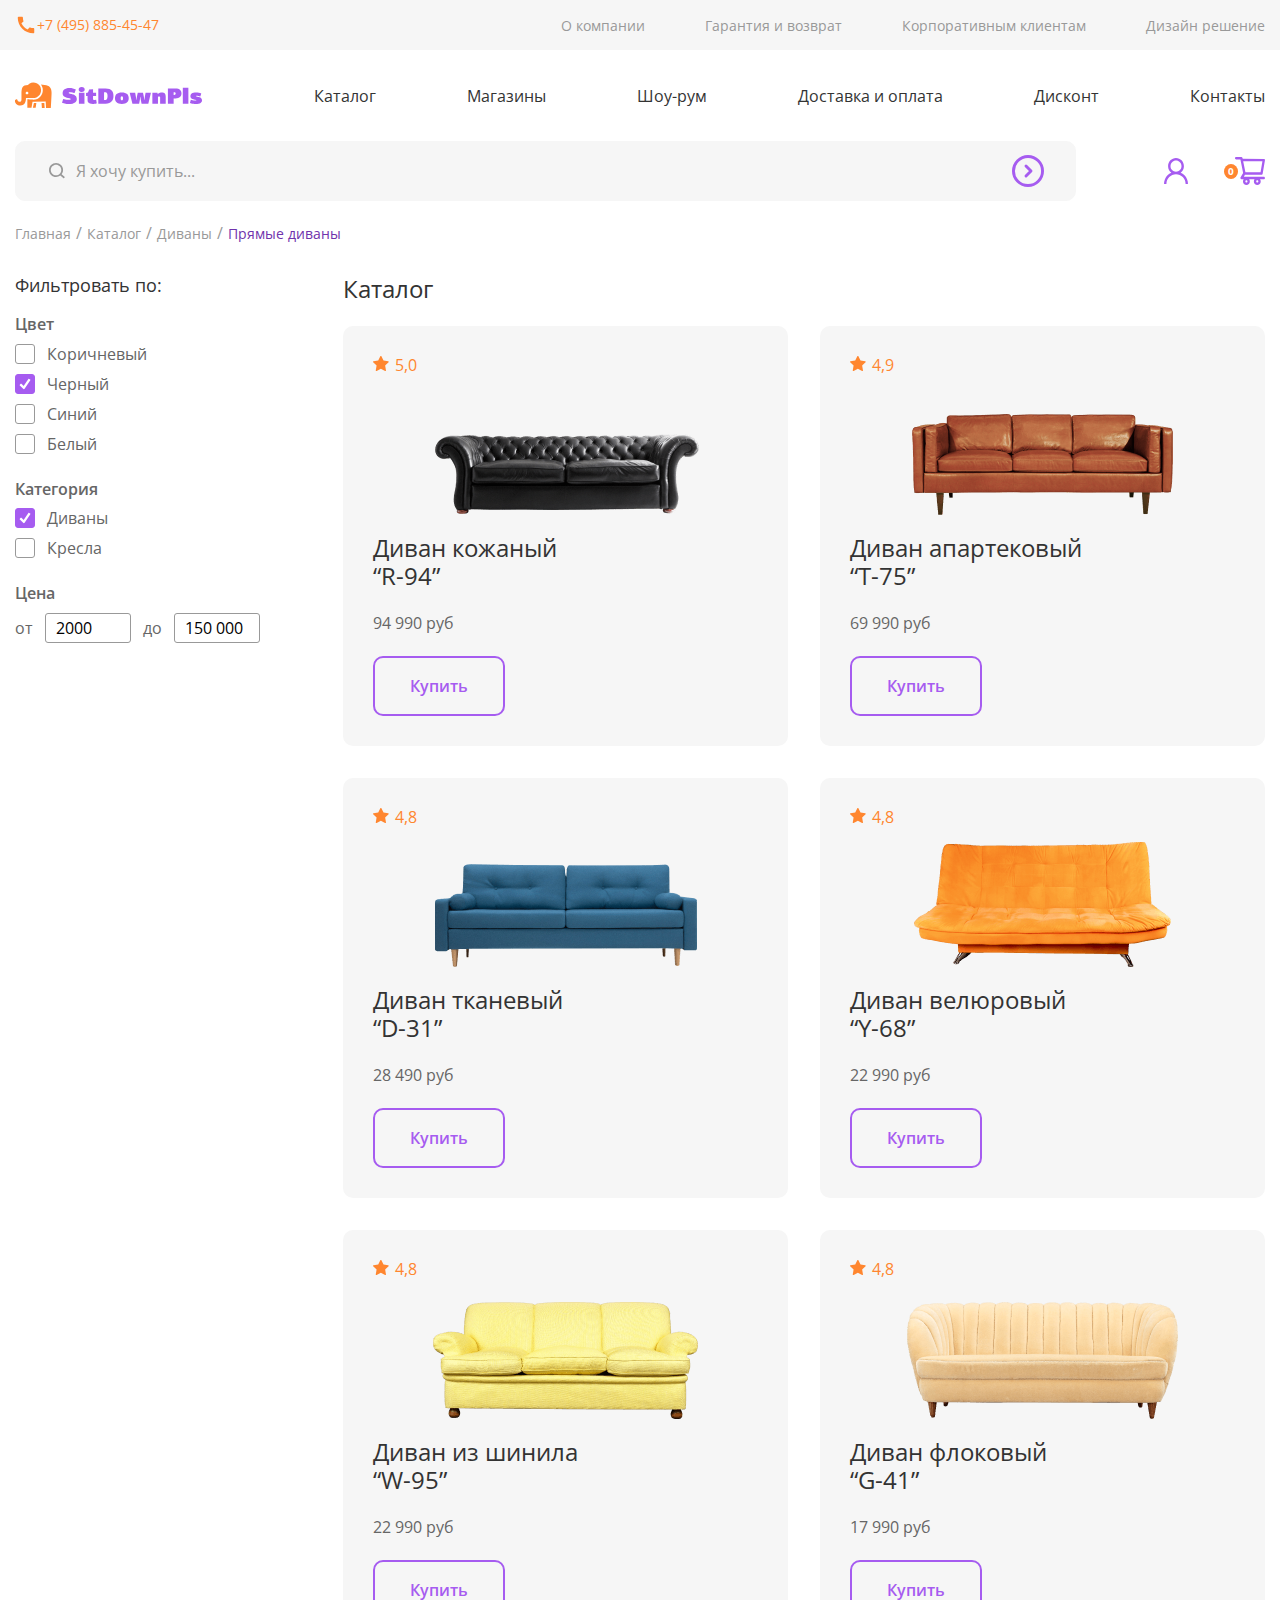
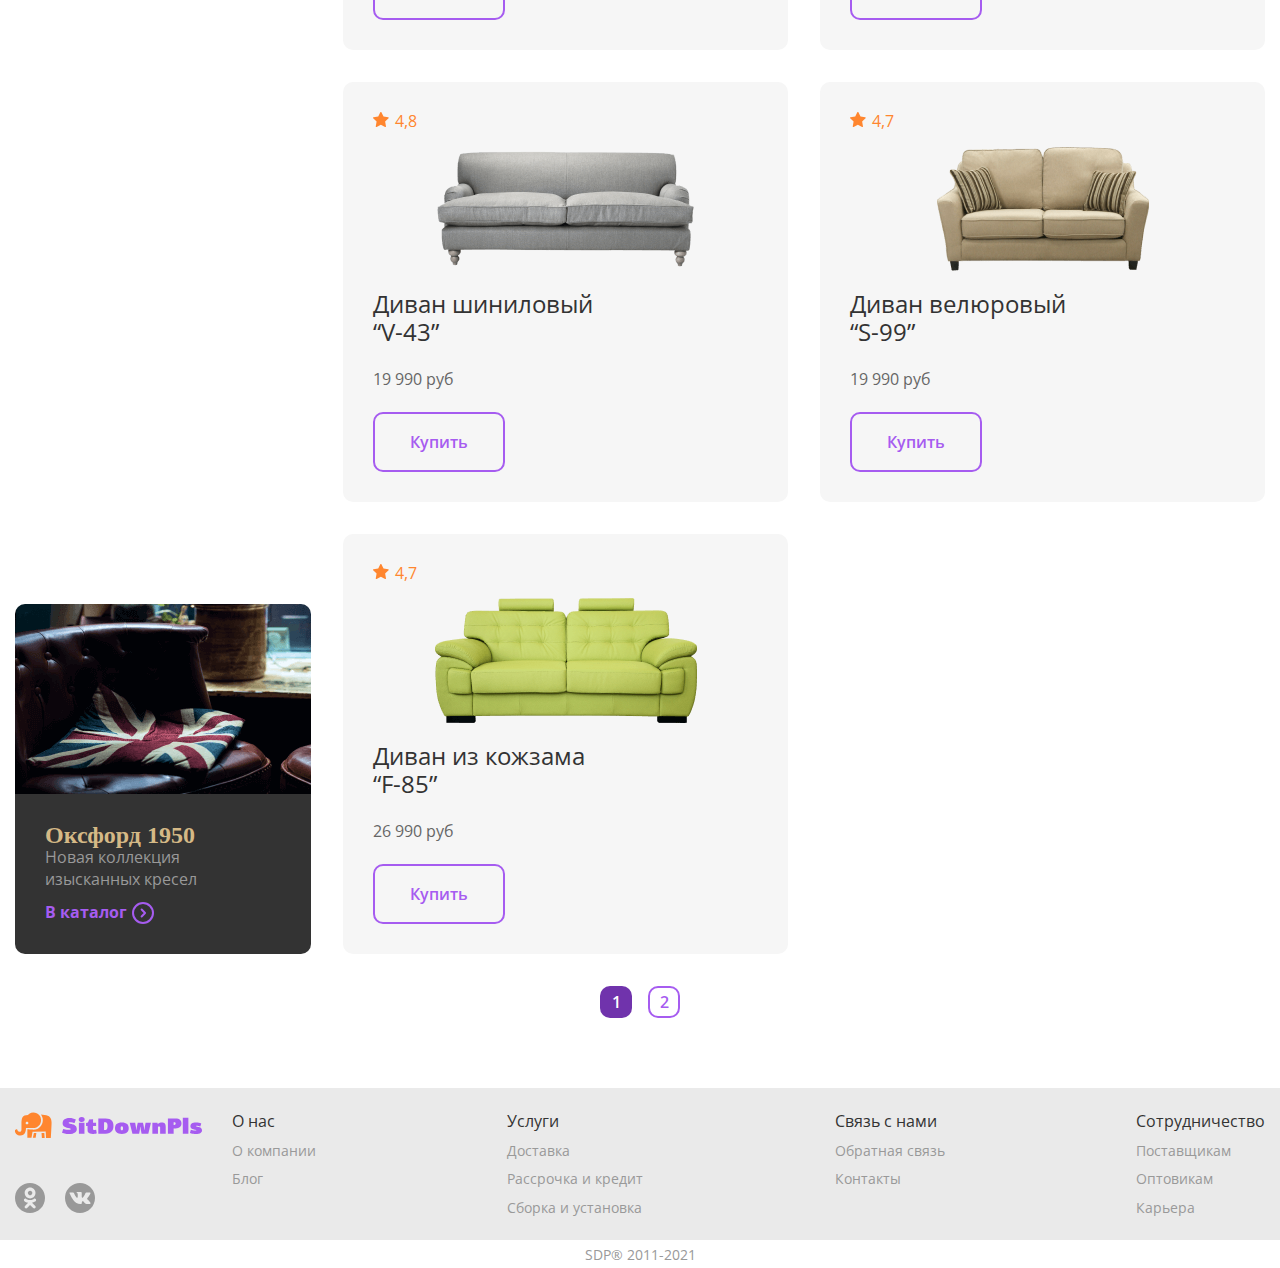
==== commit 5a0fdd3e: "working on images and paths" ====
--- a/catalog.html
+++ b/catalog.html
@@ -28,7 +28,7 @@
               <a class="nav-top__link text-link-light" href="#">О компании</a>
             </li>
             <li class="nav-top__item">
-              <a class="nav-top__link text-link-light" href="#">Гарантия и возврат</a>
+              <a class="nav-top__link text-link-light" href="./cooperation.html#guarantees">Гарантия и возврат</a>
             </li>
             <li class="nav-top__item">
               <a class="nav-top__link text-link-light" href="#">Корпоративным клиентам</a>
@@ -138,7 +138,7 @@
               <a class="nav-top__link text-link-light" href="#">О компании</a>
             </li>
             <li class="nav-top__item">
-              <a class="nav-top__link text-link-light" href="#">Гарантия и возврат</a>
+              <a class="nav-top__link text-link-light" href="./cooperation.html#guarantees">Гарантия и возврат</a>
             </li>
             <li class="nav-top__item">
               <a class="nav-top__link text-link-light" href="#">Корпоративным клиентам</a>
@@ -248,7 +248,7 @@
               <a class="nav-top__link text-link-light" href="#">О компании</a>
             </li>
             <li class="nav-top__item">
-              <a class="nav-top__link text-link-light" href="#">Гарантия и возврат</a>
+              <a class="nav-top__link text-link-light" href="./cooperation.html#guarantees">Гарантия и возврат</a>
             </li>
             <li class="nav-top__item">
               <a class="nav-top__link text-link-light" href="#">Корпоративным клиентам</a>
@@ -407,7 +407,7 @@
               <a class="nav-top__link text-link-light" href="#">О компании</a>
             </li>
             <li class="nav-top__item">
-              <a class="nav-top__link text-link-light" href="#">Гарантия и возврат</a>
+              <a class="nav-top__link text-link-light" href="./cooperation.html#guarantees">Гарантия и возврат</a>
             </li>
             <li class="nav-top__item">
               <a class="nav-top__link text-link-light" href="#">Корпоративным клиентам</a>
@@ -601,10 +601,8 @@
                 </div>
                 <div class="card__top">
                   <picture>
-                    <source media="(max-width: 1024px)" srcset="./img/sofa/1024/r-94.png">
-                    <source media="(max-width: 768px)" srcset="./img/sofa/768/r-94.png">
-                    <source media="(max-width: 320px)" srcset="./img/sofa/320/r-94.png">
-                    <img class="card__img" src="./img/sofa/1920/r-94.png" alt="Диван кожаный “R-94”">
+                    <source media="(max-width: 320px)" srcset="./img/sofa/r_94-320.png">
+                    <img class="card__img" src="./img/sofa/r_94-1920.png" alt="Диван кожаный “R-94”">
                   </picture>
                 </div>
                 <div class="card__bottom">
@@ -619,10 +617,8 @@
                 </div>
                 <div class="card__top">
                   <picture>
-                    <source media="(max-width: 1024px)" srcset="./img/sofa/1024/t-75.png">
-                    <source media="(max-width: 768px)" srcset="./img/sofa/768/t-75.png">
-                    <source media="(max-width: 320px)" srcset="./img/sofa/320/t-75.png">
-                    <img class="card__img" src="./img/sofa/1920/t-75.png" alt="Диван апартековый “T-75”">
+                    <source media="(max-width: 320px)" srcset="./img/sofa/t_75-320.png">
+                    <img class="card__img" src="./img/sofa/t_75-1920.png" alt="Диван апартековый “T-75”">
                   </picture>
                 </div>
                 <div class="card__bottom">
@@ -637,10 +633,8 @@
                 </div>
                 <div class="card__top">
                   <picture>
-                    <source media="(max-width: 1024px)" srcset="./img/sofa/1024/d-31.png">
-                    <source media="(max-width: 768px)" srcset="./img/sofa/768/d-31.png">
-                    <source media="(max-width: 320px)" srcset="./img/sofa/320/d-31.png">
-                    <img class="card__img" src="./img/sofa/1920/d-31.png" alt="Диван тканевый “D-31”">
+                    <source media="(max-width: 320px)" srcset="./img/sofa/d_31-320.png">
+                    <img class="card__img" src="./img/sofa/d_31-768.png" alt="Диван тканевый “D-31”">
                   </picture>
                 </div>
                 <div class="card__bottom">
@@ -655,10 +649,8 @@
                 </div>
                 <div class="card__top">
                   <picture>
-                    <source media="(max-width: 1024px)" srcset="./img/sofa/1024/y-68.png">
-                    <source media="(max-width: 768px)" srcset="./img/sofa/768/y-68.png">
-                    <source media="(max-width: 320px)" srcset="./img/sofa/320/y-68.png">
-                    <img class="card__img" src="./img/sofa/1920/y-68.png" alt="Диван велюровый “Y-68”">
+                    <source media="(max-width: 320px)" srcset="./img/sofa/y_68-320.png">
+                    <img class="card__img" src="./img/sofa/y_68-1920.png" alt="Диван велюровый “Y-68”">
                   </picture>
                 </div>
                 <div class="card__bottom">
@@ -673,10 +665,8 @@
                 </div>
                 <div class="card__top">
                   <picture>
-                    <source media="(max-width: 1024px)" srcset="./img/sofa/1024/w-95.png">
-                    <source media="(max-width: 768px)" srcset="./img/sofa/768/w-95.png">
-                    <source media="(max-width: 320px)" srcset="./img/sofa/320/w-95.png">
-                    <img class="card__img" src="./img/sofa/1920/w-95.png" alt="Диван из шинила “W-95”">
+                    <source media="(max-width: 320px)" srcset="./img/sofa/w_95-320.png">
+                    <img class="card__img" src="./img/sofa/w_95-1920.png" alt="Диван из шинила “W-95”">
                   </picture>
                 </div>
                 <div class="card__bottom">
@@ -691,10 +681,8 @@
                 </div>
                 <div class="card__top">
                   <picture>
-                    <source media="(max-width: 1024px)" srcset="./img/sofa/1024/g-41.png">
-                    <source media="(max-width: 768px)" srcset="./img/sofa/768/g-41.png">
-                    <source media="(max-width: 320px)" srcset="./img/sofa/320/g-41.png">
-                    <img class="card__img" src="./img/sofa/1920/g-41.png" alt="Диван флоковый “G-41”">
+                    <source media="(max-width: 320px)" srcset="./img/sofa/g_41-320.png">
+                    <img class="card__img" src="./img/sofa/g_41-1920.png" alt="Диван флоковый “G-41”">
                   </picture>
                 </div>
                 <div class="card__bottom">
@@ -709,7 +697,7 @@
                 </div>
                 <div class="card__top">
                   <picture>
-                    <img class="card__img" src="./img/sofa/1920/v-43.png" alt="Диван шиниловый “V-43”">
+                    <img class="card__img" src="./img/sofa/v_43.png" alt="Диван шиниловый “V-43”">
                   </picture>
                 </div>
                 <div class="card__bottom">
@@ -724,7 +712,7 @@
                 </div>
                 <div class="card__top">
                   <picture>
-                    <img class="card__img" src="./img/sofa/1920/s-99.png" alt="Диван велюровый “S-99”">
+                    <img class="card__img" src="./img/sofa/s_99.png" alt="Диван велюровый “S-99”">
                   </picture>
                 </div>
                 <div class="card__bottom">
@@ -739,7 +727,7 @@
                 </div>
                 <div class="card__top">
                   <picture>
-                    <img class="card__img" src="./img/sofa/1920/f-85.png" alt="Диван велюровый “S-99”">
+                    <img class="card__img" src="./img/sofa/f_85.png" alt="Диван велюровый “S-99”">
                   </picture>
                 </div>
                 <div class="card__bottom">
@@ -815,7 +803,7 @@
               <span class="text-link">Связь с нами</span>
             </li>
             <li class="footer__item">
-              <a class="text-link-light" href="#">Обратная связь</a>
+              <a class="text-link-light" href="./index.html#force">Обратная связь</a>
             </li>
             <li class="footer__item">
               <a class="text-link-light" href="#">Контакты</a>
@@ -826,7 +814,7 @@
               <span class="text-link">Сотрудничество</span>
             </li>
             <li class="footer__item">
-              <a class="text-link-light" href="#">Поставщикам</a>
+              <a class="text-link-light" href="./cooperation.html#cooperation">Поставщикам</a>
             </li>
             <li class="footer__item">
               <a class="text-link-light" href="#">Оптовикам</a>
--- a/css/style.css
+++ b/css/style.css
@@ -29,6 +29,7 @@
     padding: 0;
     margin: 0;
     box-sizing: border-box;
+    scroll-behavior: smooth;
 }
 
 :root {
@@ -69,6 +70,7 @@
     cursor: pointer;
 }
 
+
 ::-webkit-scrollbar {
      width: 0;
      background: transparent;
@@ -97,6 +99,11 @@
     display: none;
 }
 
+.d-block {
+    display: block;
+}
+
+
 @media (max-width: 1024px) {
     .container {
         max-width: 952px;
--- a/css/pages/catalog/catalog.css
+++ b/css/pages/catalog/catalog.css
@@ -15,6 +15,10 @@
     display: grid;
     grid-template-columns: minmax(auto, 296px) 1fr;
     column-gap: 32px;
+}
+
+.secondary-btn {
+    align-self: self-start;
 }
 
 .aside {
@@ -109,7 +113,7 @@
 .banner__img {
     border-radius: 10px 10px 0px 0px;
     height: 190px;
-    background-image: url("../../../img/other/320/advertising-banner-2.png");
+    background-image: url("../../../img/other/banner_second-320.png");
 }
 
 .banner__text {
